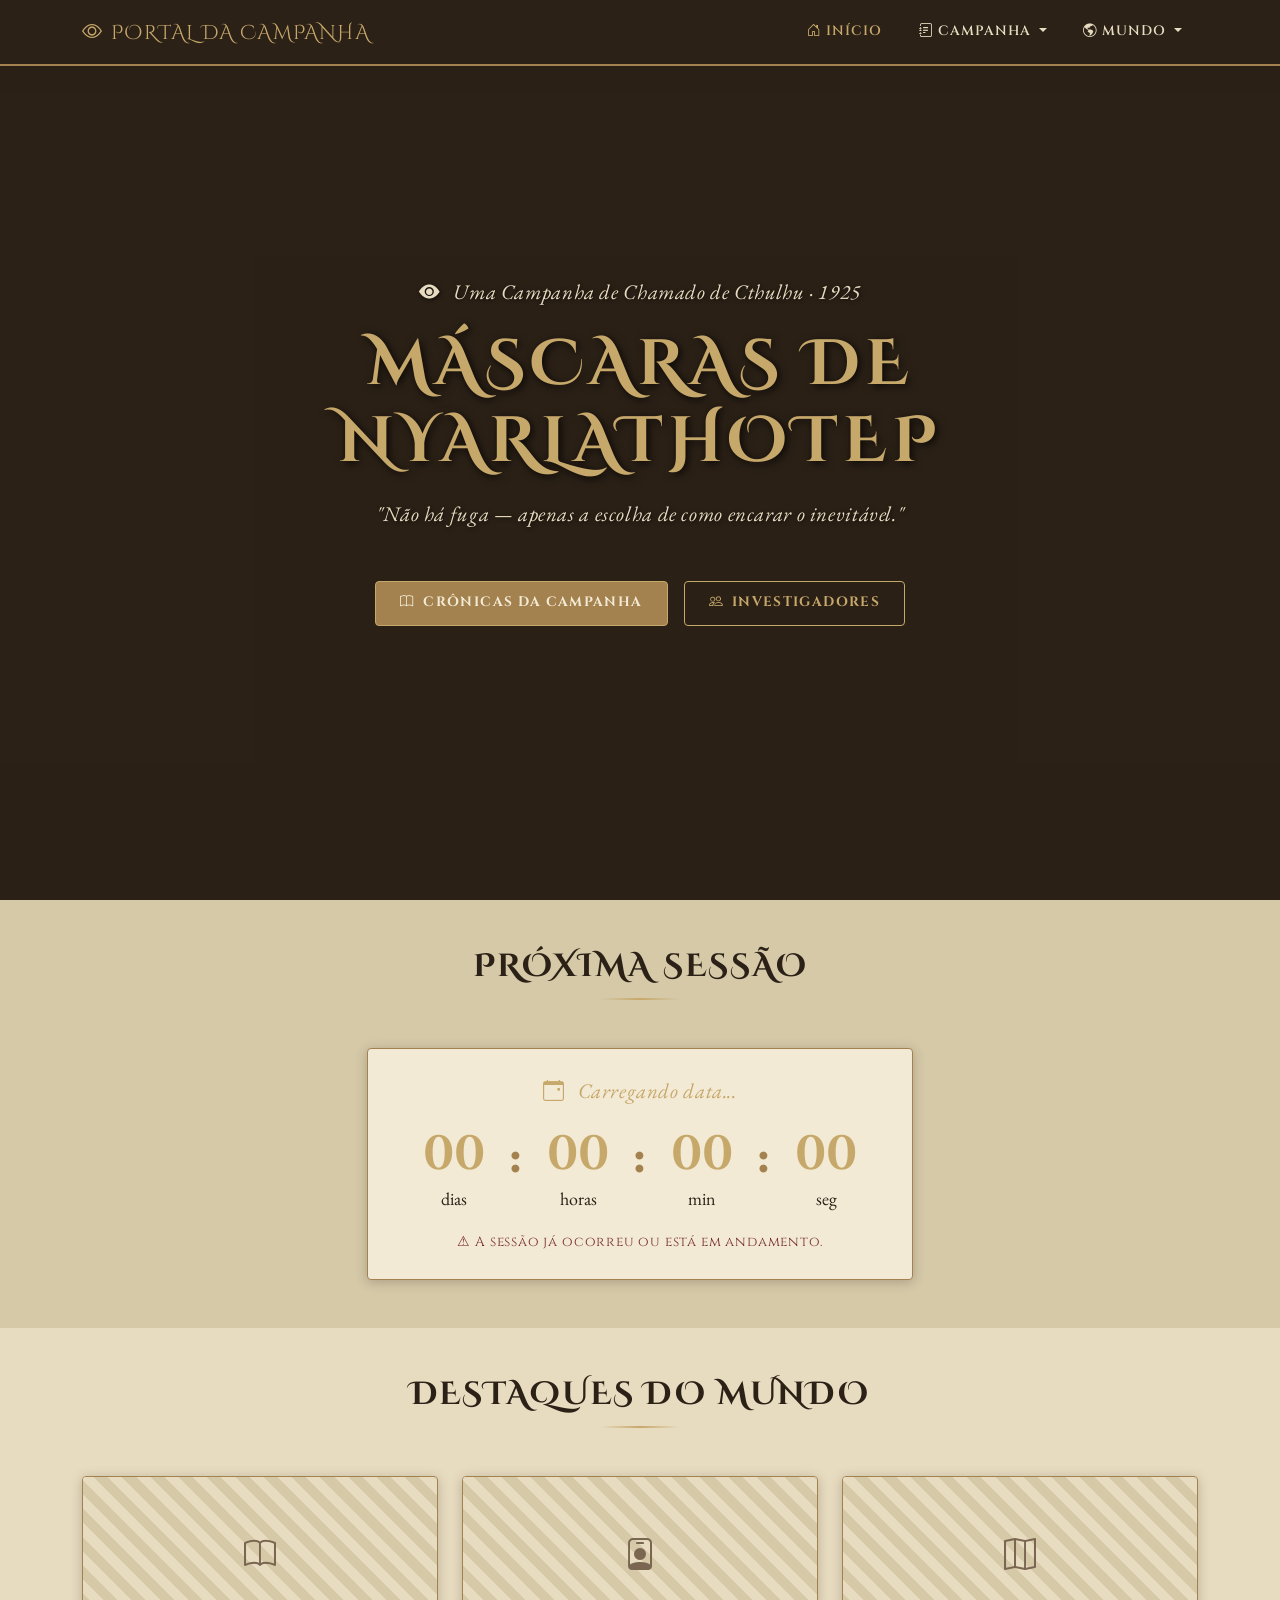
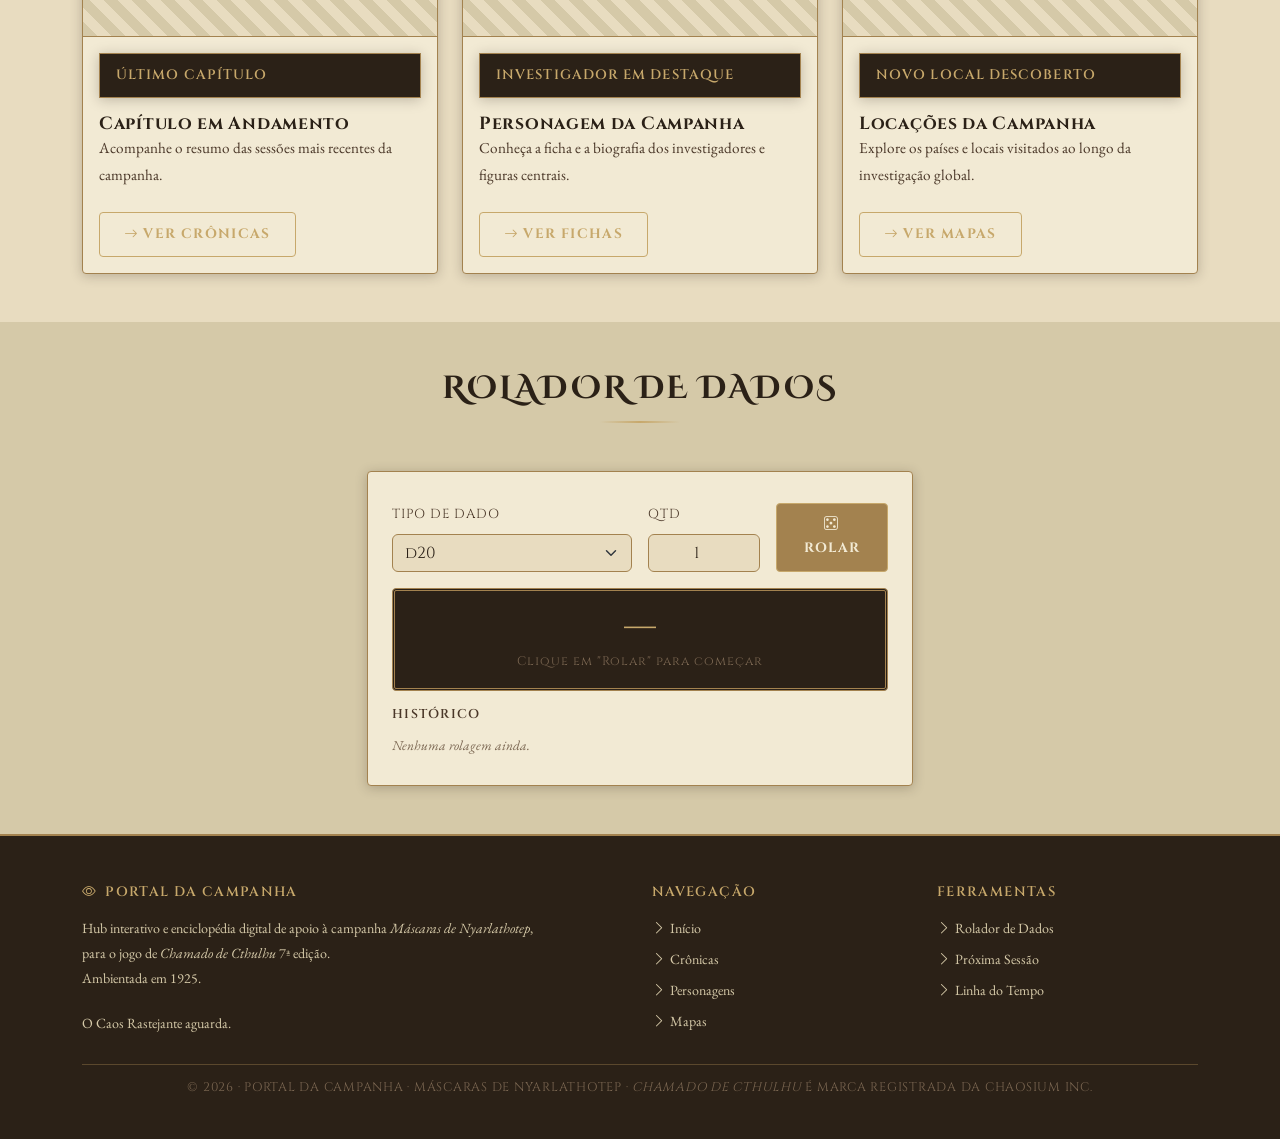
==== index.html @ 67e037da "Estrutura inicial" ====
<!DOCTYPE html>
<html lang="pt-BR" data-page="home">
<head>
  <meta charset="UTF-8" />
  <meta name="viewport" content="width=device-width, initial-scale=1.0" />
  <meta name="description" content="Portal da Campanha — Máscaras de Nyarlathotep. Hub interativo para a campanha de Chamado de Cthulhu ambientada em 1925." />

  <title>Portal da Campanha — Máscaras de Nyarlathotep</title>

  <!-- Favicon placeholder -->
  <link rel="icon" href="assets/img/favicon.ico" type="image/x-icon" />

  <!-- Google Fonts: Cinzel Decorative + Cinzel + EB Garamond -->
  <link rel="preconnect" href="https://fonts.googleapis.com" />
  <link rel="preconnect" href="https://fonts.gstatic.com" crossorigin />
  <link
    href="https://fonts.googleapis.com/css2?family=Cinzel:wght@400;600;700;900&family=Cinzel+Decorative:wght@400;700&family=EB+Garamond:ital,wght@0,400;0,500;0,600;1,400;1,500&display=swap"
    rel="stylesheet"
  />

  <!-- Bootstrap 5 CSS -->
  <link
    href="https://cdn.jsdelivr.net/npm/bootstrap@5.3.3/dist/css/bootstrap.min.css"
    rel="stylesheet"
    integrity="sha384-QWTKZyjpPEjISv5WaRU9OFeRpok6YctnYmDr5pNlyT2bRjXh0JMhjY6hW+ALEwIH"
    crossorigin="anonymous"
  />

  <!-- Bootstrap Icons -->
  <link
    href="https://cdn.jsdelivr.net/npm/bootstrap-icons@1.11.3/font/bootstrap-icons.min.css"
    rel="stylesheet"
  />

  <!-- Estilos customizados (APÓS Bootstrap para ter precedência) -->
  <link rel="stylesheet" href="css/variables.css" />
  <link rel="stylesheet" href="css/style.css" />
</head>
<body>

  <!-- ═══════════════════════════════════════════════════════════
       NAVBAR — Gerada/marcada por js/components/navbar.js
       ═══════════════════════════════════════════════════════════ -->
  <nav class="navbar navbar-expand-lg fixed-top navbar-portal" aria-label="Navegação principal">
    <div class="container">

      <!-- Brand -->
      <a class="navbar-brand" href="index.html">
        <i class="bi bi-eye me-2" aria-hidden="true"></i>Portal da Campanha
      </a>

      <!-- Toggler mobile -->
      <button
        class="navbar-toggler"
        type="button"
        data-bs-toggle="collapse"
        data-bs-target="#navbarPrincipal"
        aria-controls="navbarPrincipal"
        aria-expanded="false"
        aria-label="Abrir menu de navegação"
      >
        <span class="navbar-toggler-icon"></span>
      </button>

      <!-- Links -->
      <div class="collapse navbar-collapse" id="navbarPrincipal">
        <ul class="navbar-nav ms-auto align-items-lg-center gap-lg-1">

          <li class="nav-item">
            <a class="nav-link" href="index.html" data-nav="home">
              <i class="bi bi-house-door me-1" aria-hidden="true"></i>Início
            </a>
          </li>

          <!-- Dropdown: Campanha -->
          <li class="nav-item dropdown">
            <a
              class="nav-link dropdown-toggle"
              href="#"
              role="button"
              data-bs-toggle="dropdown"
              aria-expanded="false"
              data-nav="campanha"
            >
              <i class="bi bi-journal-text me-1" aria-hidden="true"></i>Campanha
            </a>
            <ul class="dropdown-menu dropdown-menu-end">
              <li>
                <a class="dropdown-item" href="sessoes.html">
                  <i class="bi bi-book me-2" aria-hidden="true"></i>Crônicas &amp; Capítulos
                </a>
              </li>
              <li>
                <a class="dropdown-item" href="personagens.html">
                  <i class="bi bi-people me-2" aria-hidden="true"></i>Investigadores &amp; Figuras
                </a>
              </li>
            </ul>
          </li>

          <!-- Dropdown: Mundo -->
          <li class="nav-item dropdown">
            <a
              class="nav-link dropdown-toggle"
              href="#"
              role="button"
              data-bs-toggle="dropdown"
              aria-expanded="false"
              data-nav="mundo"
            >
              <i class="bi bi-globe-americas me-1" aria-hidden="true"></i>Mundo
            </a>
            <ul class="dropdown-menu dropdown-menu-end">
              <li>
                <a class="dropdown-item" href="mapas.html">
                  <i class="bi bi-map me-2" aria-hidden="true"></i>Mapas &amp; Locações
                </a>
              </li>
              <li>
                <a class="dropdown-item" href="sessoes.html#timeline">
                  <i class="bi bi-clock-history me-2" aria-hidden="true"></i>Linha do Tempo
                </a>
              </li>
            </ul>
          </li>

        </ul>
      </div><!-- /navbar-collapse -->

    </div><!-- /container -->
  </nav>


  <!-- ═══════════════════════════════════════════════════════════
       HERO SECTION
       ═══════════════════════════════════════════════════════════ -->
  <header class="hero-bg" id="hero" aria-label="Boas-vindas ao Portal da Campanha">
    <div class="hero-content">

      <p class="subtitulo-tematico mb-3">
        <i class="bi bi-eye-fill me-2" aria-hidden="true"></i>
        Uma Campanha de Chamado de Cthulhu · 1925
      </p>

      <h1 class="display-titulo text-center mb-3">
        Máscaras de<br />Nyarlathotep
      </h1>

      <p class="subtitulo-tematico mb-5">
        "Não há fuga — apenas a escolha de como encarar o inevitável."
      </p>

      <div class="d-flex flex-wrap justify-content-center gap-3">
        <a href="sessoes.html" class="btn-portal-primario">
          <i class="bi bi-book me-2" aria-hidden="true"></i>Crônicas da Campanha
        </a>
        <a href="personagens.html" class="btn-portal-secundario">
          <i class="bi bi-people me-2" aria-hidden="true"></i>Investigadores
        </a>
      </div>

    </div>
  </header>


  <!-- ═══════════════════════════════════════════════════════════
       PRÓXIMA SESSÃO — Contagem Regressiva
       ═══════════════════════════════════════════════════════════ -->
  <section class="secao-alt" id="proxima-sessao" aria-label="Próxima sessão">
    <div class="container">

      <h2 class="section-title">Próxima Sessão</h2>

      <div class="row justify-content-center">
        <div class="col-12 col-md-8 col-lg-6">
          <div class="card-portal text-center p-4">

            <p id="countdown-label" class="subtitulo-tematico mb-3">
              <i class="bi bi-calendar-event me-2" aria-hidden="true"></i>
              <span id="countdown-data-texto">Carregando data...</span>
            </p>

            <!-- Display da contagem regressiva -->
            <div class="d-flex justify-content-center gap-3 gap-sm-4 mb-3" id="countdown" aria-live="polite" aria-label="Contagem regressiva para a próxima sessão">

              <div class="countdown-unidade text-center">
                <span class="countdown-numero display-5 fw-bold" id="countdown-dias" style="font-family: var(--fonte-subtitulo); color: var(--cor-sepia);">--</span>
                <div class="countdown-label-unidade">dias</div>
              </div>

              <div class="countdown-separador display-5 fw-bold" style="color: var(--cor-sepia-esc);" aria-hidden="true">:</div>

              <div class="countdown-unidade text-center">
                <span class="countdown-numero display-5 fw-bold" id="countdown-horas" style="font-family: var(--fonte-subtitulo); color: var(--cor-sepia);">--</span>
                <div class="countdown-label-unidade">horas</div>
              </div>

              <div class="countdown-separador display-5 fw-bold" style="color: var(--cor-sepia-esc);" aria-hidden="true">:</div>

              <div class="countdown-unidade text-center">
                <span class="countdown-numero display-5 fw-bold" id="countdown-minutos" style="font-family: var(--fonte-subtitulo); color: var(--cor-sepia);">--</span>
                <div class="countdown-label-unidade">min</div>
              </div>

              <div class="countdown-separador display-5 fw-bold" style="color: var(--cor-sepia-esc);" aria-hidden="true">:</div>

              <div class="countdown-unidade text-center">
                <span class="countdown-numero display-5 fw-bold" id="countdown-segundos" style="font-family: var(--fonte-subtitulo); color: var(--cor-sepia);">--</span>
                <div class="countdown-label-unidade">seg</div>
              </div>

            </div><!-- /#countdown -->

            <p id="countdown-mensagem" class="mb-0" style="font-family: var(--fonte-subtitulo); font-size: 0.85rem; color: var(--cor-tinta-suave); letter-spacing: 0.06em;"></p>

          </div><!-- /.card-portal -->
        </div>
      </div><!-- /row -->

    </div><!-- /container -->
  </section>


  <!-- ═══════════════════════════════════════════════════════════
       DESTAQUES DO MUNDO
       (Renderizado por JS — cards de sessão, personagem e local)
       ═══════════════════════════════════════════════════════════ -->
  <section class="secao" id="destaques" aria-label="Destaques do mundo">
    <div class="container">

      <h2 class="section-title">Destaques do Mundo</h2>

      <div class="row g-4" id="cards-destaques">
        <!-- Cards gerados por js/components/destaques.js (Task 3) -->
        <!-- Placeholder para Task 1 -->
        <div class="col-12 col-sm-6 col-lg-4">
          <div class="card-portal">
            <div class="placeholder-img placeholder-img-md" aria-label="Imagem do capítulo recente">
              <i class="bi bi-book" style="font-size: 2rem;" aria-hidden="true"></i>
            </div>
            <div class="p-3">
              <div class="card-portal card-header">Último Capítulo</div>
              <div class="p-0 pt-3">
                <h3 class="card-title">Capítulo em Andamento</h3>
                <p class="card-text">Acompanhe o resumo das sessões mais recentes da campanha.</p>
                <a href="sessoes.html" class="btn-portal-secundario d-inline-block mt-2">
                  <i class="bi bi-arrow-right me-1" aria-hidden="true"></i>Ver Crônicas
                </a>
              </div>
            </div>
          </div>
        </div>

        <div class="col-12 col-sm-6 col-lg-4">
          <div class="card-portal">
            <div class="placeholder-img placeholder-img-md" aria-label="Avatar do personagem em destaque">
              <i class="bi bi-person-badge" style="font-size: 2rem;" aria-hidden="true"></i>
            </div>
            <div class="p-3">
              <div class="card-portal card-header">Investigador em Destaque</div>
              <div class="p-0 pt-3">
                <h3 class="card-title">Personagem da Campanha</h3>
                <p class="card-text">Conheça a ficha e a biografia dos investigadores e figuras centrais.</p>
                <a href="personagens.html" class="btn-portal-secundario d-inline-block mt-2">
                  <i class="bi bi-arrow-right me-1" aria-hidden="true"></i>Ver Fichas
                </a>
              </div>
            </div>
          </div>
        </div>

        <div class="col-12 col-sm-6 col-lg-4">
          <div class="card-portal">
            <div class="placeholder-img placeholder-img-md" aria-label="Mapa do local descoberto">
              <i class="bi bi-map" style="font-size: 2rem;" aria-hidden="true"></i>
            </div>
            <div class="p-3">
              <div class="card-portal card-header">Novo Local Descoberto</div>
              <div class="p-0 pt-3">
                <h3 class="card-title">Locações da Campanha</h3>
                <p class="card-text">Explore os países e locais visitados ao longo da investigação global.</p>
                <a href="mapas.html" class="btn-portal-secundario d-inline-block mt-2">
                  <i class="bi bi-arrow-right me-1" aria-hidden="true"></i>Ver Mapas
                </a>
              </div>
            </div>
          </div>
        </div>

      </div><!-- /row#cards-destaques -->

    </div><!-- /container -->
  </section>


  <!-- ═══════════════════════════════════════════════════════════
       ROLADOR DE DADOS (Widget JS)
       Implementado em full na Task 5 — estrutura HTML aqui
       ═══════════════════════════════════════════════════════════ -->
  <section class="secao-alt" id="rolador" aria-label="Rolador de dados">
    <div class="container">

      <h2 class="section-title">Rolador de Dados</h2>

      <div class="row justify-content-center">
        <div class="col-12 col-md-8 col-lg-6">
          <div class="card-portal p-4">

            <div class="row g-3 align-items-end mb-3">

              <!-- Seleção de tipo de dado -->
              <div class="col-6">
                <label for="dado-tipo" class="form-label" style="font-family: var(--fonte-subtitulo); font-size: 0.82rem; letter-spacing: 0.06em; text-transform: uppercase; color: var(--cor-tinta-media);">
                  Tipo de Dado
                </label>
                <select
                  id="dado-tipo"
                  class="form-select"
                  aria-label="Selecionar tipo de dado"
                  style="background-color: var(--cor-pergaminho); border-color: var(--cor-sepia-esc); color: var(--cor-tinta); font-family: var(--fonte-subtitulo);"
                >
                  <option value="4">d4</option>
                  <option value="6">d6</option>
                  <option value="8">d8</option>
                  <option value="10">d10</option>
                  <option value="12">d12</option>
                  <option value="20" selected>d20</option>
                </select>
              </div>

              <!-- Quantidade de dados -->
              <div class="col-3">
                <label for="dado-quantidade" class="form-label" style="font-family: var(--fonte-subtitulo); font-size: 0.82rem; letter-spacing: 0.06em; text-transform: uppercase; color: var(--cor-tinta-media);">
                  Qtd
                </label>
                <input
                  type="number"
                  id="dado-quantidade"
                  class="form-control"
                  value="1"
                  min="1"
                  max="20"
                  aria-label="Quantidade de dados"
                  style="background-color: var(--cor-pergaminho); border-color: var(--cor-sepia-esc); color: var(--cor-tinta); font-family: var(--fonte-subtitulo); text-align: center;"
                />
              </div>

              <!-- Botão rolar -->
              <div class="col-3">
                <button
                  id="btn-rolar"
                  type="button"
                  class="btn-portal-primario w-100"
                  aria-label="Rolar os dados selecionados"
                >
                  <i class="bi bi-dice-5" aria-hidden="true"></i> Rolar
                </button>
              </div>

            </div><!-- /row controls -->

            <!-- Resultado da rolagem -->
            <div
              id="resultado-rolagem"
              class="text-center p-3 mb-3"
              aria-live="polite"
              aria-label="Resultado da rolagem"
              style="
                background-color: var(--cor-tinta);
                border: var(--borda-dupla);
                border-radius: var(--raio-borda);
                min-height: 80px;
                display: flex;
                flex-direction: column;
                align-items: center;
                justify-content: center;
                gap: 0.25rem;
              "
            >
              <span id="resultado-soma" style="font-family: var(--fonte-titulo); font-size: 2.5rem; color: var(--cor-sepia); line-height: 1;">
                —
              </span>
              <span id="resultado-individuais" style="font-family: var(--fonte-subtitulo); font-size: 0.78rem; color: var(--cor-tinta-suave); letter-spacing: 0.08em;">
                Clique em "Rolar" para começar
              </span>
            </div><!-- /#resultado-rolagem -->

            <!-- Histórico de rolagens -->
            <div>
              <h3 style="font-family: var(--fonte-subtitulo); font-size: 0.8rem; font-weight: 600; letter-spacing: 0.1em; text-transform: uppercase; color: var(--cor-tinta-media); margin-bottom: 0.5rem;">
                Histórico
              </h3>
              <ol
                id="historico-rolagens"
                reversed
                style="
                  list-style: none;
                  padding: 0;
                  margin: 0;
                  max-height: 160px;
                  overflow-y: auto;
                  scrollbar-width: thin;
                  scrollbar-color: var(--cor-sepia-esc) var(--cor-pergaminho-esc);
                "
                aria-label="Histórico das últimas rolagens"
              >
                <!-- Preenchido por js/dice-roller.js -->
                <li style="font-size: 0.85rem; color: var(--cor-tinta-suave); font-style: italic; padding: 0.2rem 0;">
                  Nenhuma rolagem ainda.
                </li>
              </ol>
            </div>

          </div><!-- /.card-portal -->
        </div>
      </div><!-- /row -->

    </div><!-- /container -->
  </section>


  <!-- ═══════════════════════════════════════════════════════════
       FOOTER
       ═══════════════════════════════════════════════════════════ -->
  <footer class="footer-portal" role="contentinfo">
    <div class="container">
      <div class="row g-4">

        <!-- Coluna 1: Sobre -->
        <div class="col-12 col-md-5">
          <h5><i class="bi bi-eye me-2" aria-hidden="true"></i>Portal da Campanha</h5>
          <p>
            Hub interativo e enciclopédia digital de apoio à campanha
            <em>Máscaras de Nyarlathotep</em>, para o jogo de
            <em>Chamado de Cthulhu</em> 7ª edição.<br />
            Ambientada em 1925.
          </p>
          <small>O Caos Rastejante aguarda.</small>
        </div>

        <!-- Coluna 2: Links rápidos -->
        <div class="col-6 col-md-3 offset-md-1">
          <h5>Navegação</h5>
          <ul>
            <li><a href="index.html"><i class="bi bi-chevron-right me-1" aria-hidden="true"></i>Início</a></li>
            <li><a href="sessoes.html"><i class="bi bi-chevron-right me-1" aria-hidden="true"></i>Crônicas</a></li>
            <li><a href="personagens.html"><i class="bi bi-chevron-right me-1" aria-hidden="true"></i>Personagens</a></li>
            <li><a href="mapas.html"><i class="bi bi-chevron-right me-1" aria-hidden="true"></i>Mapas</a></li>
          </ul>
        </div>

        <!-- Coluna 3: Ferramentas -->
        <div class="col-6 col-md-3">
          <h5>Ferramentas</h5>
          <ul>
            <li><a href="index.html#rolador"><i class="bi bi-chevron-right me-1" aria-hidden="true"></i>Rolador de Dados</a></li>
            <li><a href="index.html#proxima-sessao"><i class="bi bi-chevron-right me-1" aria-hidden="true"></i>Próxima Sessão</a></li>
            <li><a href="sessoes.html#timeline"><i class="bi bi-chevron-right me-1" aria-hidden="true"></i>Linha do Tempo</a></li>
          </ul>
        </div>

      </div><!-- /row -->

      <hr class="footer-divider" />

      <p class="footer-bottom">
        &copy; <span id="ano-atual">2025</span> · Portal da Campanha · Máscaras de Nyarlathotep ·
        <em>Chamado de Cthulhu</em> é marca registrada da Chaosium Inc.
      </p>

    </div><!-- /container -->
  </footer>


  <!-- ═══════════════════════════════════════════════════════════
       SCRIPTS — Bootstrap deve vir antes dos scripts customizados
       ═══════════════════════════════════════════════════════════ -->

  <!-- Bootstrap 5 JS Bundle (inclui Popper para dropdowns/modais) -->
  <script
    src="https://cdn.jsdelivr.net/npm/bootstrap@5.3.3/dist/js/bootstrap.bundle.min.js"
    integrity="sha384-YvpcrYf0tY3lHB60NNkmXc4s9bIOgUxi8T/jzmYf9I4g+SzuJuRNELFfMhEYUXcj"
    crossorigin="anonymous"
  ></script>

  <!-- Componentes compartilhados -->
  <script src="js/components/navbar.js"></script>
  <script src="js/components/footer.js"></script>

  <!-- Scripts da index -->
  <script src="js/countdown.js"></script>
  <script src="js/dice-roller.js"></script>

</body>
</html>
---- css/variables.css ----
/* =============================================================================
   variables.css — Fundação visual do Portal da Campanha
   Máscaras de Nyarlathotep · Chamado de Cthulhu 7ª edição · Ambientado em 1925
   =============================================================================

   GUIA RÁPIDO DE PERSONALIZAÇÃO:
   ─────────────────────────────────────────────────────────────────────────────
   Para adicionar imagens de background, edite APENAS as variáveis da seção
   "Hooks de Background" abaixo. O HTML e o JS NÃO precisam ser alterados.

   Exemplo para ativar o hero:
     --bg-hero: url('../assets/img/backgrounds/hero.jpg');

   ============================================================================= */

@import url('https://fonts.googleapis.com/css2?family=Cinzel:wght@400;600;700;900&family=Cinzel+Decorative:wght@400;700&family=EB+Garamond:ital,wght@0,400;0,500;0,600;1,400;1,500&display=swap');

:root {

  /* ─── PALETA: Pulp Anos 1920 · Sépia & Pergaminho ─────────────────────── */

  --cor-pergaminho:      #e8dcc0;   /* Fundo principal — papel envelhecido    */
  --cor-pergaminho-esc:  #d5c9a8;   /* Fundo alternativo / cards              */
  --cor-pergaminho-clr:  #f2ead4;   /* Fundo claro / offcanvas / modais       */

  --cor-sepia:           #c7a86b;   /* Dourado opaco — destaque principal     */
  --cor-sepia-esc:       #a3824f;   /* Dourado escuro — bordas / ornamentos   */
  --cor-sepia-clr:       #dfc38a;   /* Dourado claro — hover                  */

  --cor-tinta:           #2b2117;   /* Texto principal — marrom quase preto   */
  --cor-tinta-media:     #4a3728;   /* Texto secundário / subtítulos          */
  --cor-tinta-suave:     #7a6651;   /* Texto muted / placeholders             */

  --cor-sangue:          #7a2e2e;   /* Acento dramático — mortes / alertas    */
  --cor-sangue-esc:      #5c1f1f;   /* Hover de elementos de perigo           */
  --cor-sangue-clr:      #a34040;   /* Badge de status MORTO                  */

  --cor-verde-musgo:     #4a5a3a;   /* Acento secundário — cultos / mistério  */
  --cor-verde-musgo-esc: #354229;   /* Hover / borda de elementos verdes      */
  --cor-verde-musgo-clr: #6b7e56;   /* Badge de status VIVO                   */

  --cor-ocre:            #b5651d;   /* Status GRAVEMENTE FERIDO               */
  --cor-ocre-esc:        #8a4c15;   /* Hover de elementos de ocre             */

  --cor-marrom-medio:    #6b5b3a;   /* Status PRESO / elementos neutros       */
  --cor-marrom-medio-esc:#52462d;   /* Hover de elementos marrons             */

  --cor-sombra:          rgba(43, 33, 23, 0.25);  /* Sombras suaves          */
  --cor-sombra-forte:    rgba(43, 33, 23, 0.55);  /* Sombras fortes          */

  /* ─── BADGE DE STATUS DE PERSONAGEM ───────────────────────────────────── */

  --status-vivo-bg:      var(--cor-verde-musgo-clr);
  --status-vivo-txt:     #f2ead4;

  --status-morto-bg:     var(--cor-sangue-clr);
  --status-morto-txt:    #f2ead4;

  --status-preso-bg:     var(--cor-marrom-medio);
  --status-preso-txt:    #f2ead4;

  --status-ferido-bg:    var(--cor-ocre);
  --status-ferido-txt:   #f2ead4;

  /* ─── TIPOGRAFIA ART DÉCO ──────────────────────────────────────────────── */

  --fonte-titulo:        'Cinzel Decorative', 'Cinzel', serif;  /* Títulos H1/H2 majestosos    */
  --fonte-subtitulo:     'Cinzel', serif;                        /* Subtítulos / navbar / cards */
  --fonte-corpo:         'EB Garamond', Georgia, serif;          /* Corpo de texto / resumos    */

  --tamanho-base:        18px;      /* Tamanho base do corpo (EB Garamond legível) */
  --altura-linha:        1.75;      /* Espaçamento generoso p/ texto serif         */

  /* ─── BORDAS E ORNAMENTOS ──────────────────────────────────────────────── */

  --borda-cor:           var(--cor-sepia-esc);
  --borda-espessura:     1px;
  --borda-estilo:        solid;
  --borda:               var(--borda-espessura) var(--borda-estilo) var(--borda-cor);
  --borda-dupla:         3px double var(--cor-sepia-esc);
  --raio-borda:          4px;       /* Cantos levemente arredondados — mais "documento" */

  /* ─── ESPAÇAMENTOS ─────────────────────────────────────────────────────── */

  --espacamento-sm:      0.75rem;
  --espacamento-md:      1.5rem;
  --espacamento-lg:      3rem;
  --espacamento-xl:      5rem;

  /* ─── TRANSIÇÕES ───────────────────────────────────────────────────────── */

  --transicao-rapida:    150ms ease-in-out;
  --transicao-padrao:    300ms ease-in-out;
  --transicao-lenta:     500ms ease-in-out;

  /* ─── SOMBRA DE CAIXAS ─────────────────────────────────────────────────── */

  --sombra-card:         0 2px 12px var(--cor-sombra);
  --sombra-card-hover:   0 6px 24px var(--cor-sombra-forte);
  --sombra-navbar:       0 2px 16px var(--cor-sombra-forte);

  /* ═══════════════════════════════════════════════════════════════════════
     HOOKS DE BACKGROUND — EDITE AQUI PARA ADICIONAR IMAGENS
     ═══════════════════════════════════════════════════════════════════════

     Para ativar um background, substitua `none` por:
       url('../assets/img/backgrounds/nome-do-arquivo.jpg')

     Todos os outros atributos (size, position, overlay) já estão
     configurados no style.css e serão aplicados automaticamente.
     ═══════════════════════════════════════════════════════════════════════ */

  --bg-hero:             none;      /* Hero da index.html                     */
  --bg-textura-global:   none;      /* Textura de pergaminho em todo o body   */
  --bg-page-header:      none;      /* Banner de topo das páginas internas    */
  --bg-sessoes:          none;      /* Background específico da sessoes.html  */
  --bg-personagens:      none;      /* Background específico de personagens   */
  --bg-mapas:            none;      /* Background específico de mapas         */
  --bg-navbar:           none;      /* Textura na navbar                      */
  --bg-footer:           none;      /* Textura no footer                      */

  /* Cor de sobreposição (overlay escuro) sobre os backgrounds — ajuste a
     opacidade conforme a imagem escolhida para manter a legibilidade do texto */
  --overlay-hero:        rgba(43, 33, 23, 0.60);
  --overlay-page-header: rgba(43, 33, 23, 0.65);
}
---- css/style.css ----
/* =============================================================================
   style.css — Estilos customizados do Portal da Campanha
   Carregado APÓS Bootstrap 5 para sobrescrever variáveis e classes do framework
   ============================================================================= */

/* ─── RESET E BASE ─────────────────────────────────────────────────────────── */

*,
*::before,
*::after {
  box-sizing: border-box;
}

html {
  scroll-behavior: smooth;
}

body {
  font-family: var(--fonte-corpo);
  font-size: var(--tamanho-base);
  line-height: var(--altura-linha);
  color: var(--cor-tinta);
  background-color: var(--cor-pergaminho);
  background-image: var(--bg-textura-global);
  background-repeat: repeat;
  min-height: 100vh;
}

/* ─── TIPOGRAFIA ───────────────────────────────────────────────────────────── */

h1, h2, h3, h4, h5, h6,
.h1, .h2, .h3, .h4, .h5, .h6 {
  font-family: var(--fonte-subtitulo);
  color: var(--cor-tinta);
  font-weight: 700;
  letter-spacing: 0.04em;
}

h1, .h1 { font-family: var(--fonte-titulo); letter-spacing: 0.06em; }
h2, .h2 { font-family: var(--fonte-titulo); letter-spacing: 0.05em; }

.display-titulo {
  font-family: var(--fonte-titulo);
  font-size: clamp(2rem, 6vw, 4rem);
  letter-spacing: 0.08em;
  text-transform: uppercase;
  line-height: 1.2;
}

.subtitulo-tematico {
  font-family: var(--fonte-corpo);
  font-style: italic;
  font-size: clamp(1rem, 2.5vw, 1.3rem);
  color: var(--cor-sepia);
  letter-spacing: 0.03em;
}

a {
  color: var(--cor-sepia-esc);
  text-decoration: none;
  transition: color var(--transicao-rapida);
}

a:hover {
  color: var(--cor-sepia);
}

/* ─── NAVBAR ───────────────────────────────────────────────────────────────── */

.navbar-portal {
  background-color: var(--cor-tinta);
  background-image: var(--bg-navbar);
  background-size: cover;
  border-bottom: 2px solid var(--cor-sepia-esc);
  box-shadow: var(--sombra-navbar);
  padding: 0.6rem 1rem;
}

.navbar-portal .navbar-brand {
  font-family: var(--fonte-titulo);
  font-size: 1.25rem;
  color: var(--cor-sepia) !important;
  letter-spacing: 0.06em;
  text-transform: uppercase;
  transition: color var(--transicao-rapida);
}

.navbar-portal .navbar-brand:hover {
  color: var(--cor-sepia-clr) !important;
}

.navbar-portal .nav-link,
.navbar-portal .dropdown-toggle {
  font-family: var(--fonte-subtitulo);
  font-size: 0.85rem;
  font-weight: 600;
  color: var(--cor-pergaminho) !important;
  letter-spacing: 0.08em;
  text-transform: uppercase;
  padding: 0.5rem 0.9rem !important;
  transition: color var(--transicao-rapida);
}

.navbar-portal .nav-link:hover,
.navbar-portal .dropdown-toggle:hover,
.navbar-portal .nav-link.active {
  color: var(--cor-sepia) !important;
}

.navbar-portal .dropdown-menu {
  background-color: var(--cor-tinta);
  border: var(--borda);
  border-radius: var(--raio-borda);
  padding: 0.25rem 0;
  min-width: 11rem;
}

.navbar-portal .dropdown-item {
  font-family: var(--fonte-subtitulo);
  font-size: 0.8rem;
  font-weight: 400;
  color: var(--cor-pergaminho);
  letter-spacing: 0.05em;
  padding: 0.5rem 1.2rem;
  transition: background-color var(--transicao-rapida), color var(--transicao-rapida);
}

.navbar-portal .dropdown-item:hover,
.navbar-portal .dropdown-item:focus {
  background-color: var(--cor-sepia-esc);
  color: var(--cor-pergaminho-clr);
}

.navbar-portal .navbar-toggler {
  border-color: var(--cor-sepia-esc);
}

.navbar-portal .navbar-toggler-icon {
  filter: invert(1); /* Ícone hambúrguer branco sobre fundo escuro */
}

/* ─── HERO SECTION ─────────────────────────────────────────────────────────── */

.hero-bg {
  position: relative;
  min-height: 100svh;
  display: flex;
  align-items: center;
  justify-content: center;
  text-align: center;
  background-image: var(--bg-hero);
  background-size: cover;
  background-position: center center;
  background-attachment: fixed;  /* efeito parallax leve */
  background-color: var(--cor-tinta);  /* fallback quando sem imagem */
  padding: var(--espacamento-xl) var(--espacamento-md);
}

/* Overlay escuro para legibilidade do texto sobre a imagem */
.hero-bg::before {
  content: '';
  position: absolute;
  inset: 0;
  background: var(--overlay-hero);
  z-index: 0;
}

.hero-bg > .hero-content {
  position: relative;
  z-index: 1;
  max-width: 860px;
}

.hero-bg .display-titulo {
  color: var(--cor-sepia);
  text-shadow: 2px 2px 8px rgba(0, 0, 0, 0.8);
}

.hero-bg .subtitulo-tematico {
  color: var(--cor-pergaminho);
  text-shadow: 1px 1px 4px rgba(0, 0, 0, 0.7);
}

/* ─── PAGE HEADER (páginas internas) ──────────────────────────────────────── */

.page-header {
  position: relative;
  padding: calc(var(--espacamento-xl) * 0.8) var(--espacamento-md) var(--espacamento-lg);
  margin-top: 56px; /* compensar navbar fixed-top */
  background-image: var(--bg-page-header);
  background-size: cover;
  background-position: center;
  background-color: var(--cor-tinta);
  text-align: center;
  overflow: hidden;
}

.page-header::before {
  content: '';
  position: absolute;
  inset: 0;
  background: var(--overlay-page-header);
  z-index: 0;
}

.page-header > * {
  position: relative;
  z-index: 1;
}

.page-header h1 {
  font-family: var(--fonte-titulo);
  color: var(--cor-sepia);
  text-shadow: 2px 2px 6px rgba(0, 0, 0, 0.7);
}

.page-header .subtitulo-tematico {
  color: var(--cor-pergaminho);
}

/* Separador ornamental abaixo dos títulos */
.page-header h1::after,
.section-title::after {
  content: '';
  display: block;
  width: 80px;
  height: 2px;
  background: linear-gradient(90deg, transparent, var(--cor-sepia), transparent);
  margin: 0.75rem auto 0;
}

/* ─── SEÇÕES GERAIS ────────────────────────────────────────────────────────── */

.secao {
  padding: var(--espacamento-lg) 0;
}

.secao-alt {
  padding: var(--espacamento-lg) 0;
  background-color: var(--cor-pergaminho-esc);
}

.section-title {
  font-family: var(--fonte-titulo);
  color: var(--cor-tinta);
  text-align: center;
  margin-bottom: var(--espacamento-lg);
  letter-spacing: 0.06em;
  text-transform: uppercase;
}

/* ─── CARDS TEMÁTICOS ──────────────────────────────────────────────────────── */

.card-portal {
  background-color: var(--cor-pergaminho-clr);
  border: var(--borda);
  border-radius: var(--raio-borda);
  box-shadow: var(--sombra-card);
  transition: transform var(--transicao-padrao), box-shadow var(--transicao-padrao);
  overflow: hidden;
  height: 100%; /* Alinhar cards de mesma altura dentro do grid */
}

.card-portal:hover {
  transform: translateY(-4px);
  box-shadow: var(--sombra-card-hover);
}

.card-portal .card-header {
  background-color: var(--cor-tinta);
  color: var(--cor-sepia);
  font-family: var(--fonte-subtitulo);
  font-size: 0.85rem;
  font-weight: 600;
  letter-spacing: 0.08em;
  text-transform: uppercase;
  border-bottom: var(--borda);
  padding: 0.6rem 1rem;
}

.card-portal .card-title {
  font-family: var(--fonte-subtitulo);
  font-size: 1.1rem;
  color: var(--cor-tinta);
}

.card-portal .card-text {
  font-size: 0.95rem;
  color: var(--cor-tinta-media);
}

/* ─── PLACEHOLDER DE IMAGEM ────────────────────────────────────────────────── */

.placeholder-img {
  background: repeating-linear-gradient(
    45deg,
    var(--cor-pergaminho-esc),
    var(--cor-pergaminho-esc) 10px,
    var(--cor-pergaminho) 10px,
    var(--cor-pergaminho) 20px
  );
  display: flex;
  align-items: center;
  justify-content: center;
  color: var(--cor-tinta-suave);
  font-family: var(--fonte-subtitulo);
  font-size: 0.75rem;
  letter-spacing: 0.08em;
  text-transform: uppercase;
  border-bottom: var(--borda);
}

.placeholder-img-lg  { height: 220px; }
.placeholder-img-md  { height: 160px; }
.placeholder-img-sm  { height: 100px; }
.placeholder-img-sq  { aspect-ratio: 1 / 1; height: auto; }

/* ─── BADGES DE STATUS ─────────────────────────────────────────────────────── */

.badge-status {
  font-family: var(--fonte-subtitulo);
  font-size: 0.7rem;
  font-weight: 600;
  letter-spacing: 0.1em;
  text-transform: uppercase;
  padding: 0.35em 0.75em;
  border-radius: 2px;
  border: 1px solid transparent;
}

.badge-vivo    { background-color: var(--status-vivo-bg);   color: var(--status-vivo-txt);   }
.badge-morto   { background-color: var(--status-morto-bg);  color: var(--status-morto-txt);  }
.badge-preso   { background-color: var(--status-preso-bg);  color: var(--status-preso-txt);  }
.badge-ferido  { background-color: var(--status-ferido-bg); color: var(--status-ferido-txt); }

/* ─── BOTÕES TEMÁTICOS ─────────────────────────────────────────────────────── */

.btn-portal-primario {
  font-family: var(--fonte-subtitulo);
  font-size: 0.85rem;
  font-weight: 700;
  letter-spacing: 0.1em;
  text-transform: uppercase;
  color: var(--cor-pergaminho-clr);
  background-color: var(--cor-sepia-esc);
  border: 1px solid var(--cor-sepia);
  border-radius: var(--raio-borda);
  padding: 0.6rem 1.5rem;
  transition: background-color var(--transicao-rapida), color var(--transicao-rapida), box-shadow var(--transicao-rapida);
}

.btn-portal-primario:hover,
.btn-portal-primario:focus {
  background-color: var(--cor-sepia);
  color: var(--cor-tinta);
  box-shadow: 0 0 0 3px rgba(199, 168, 107, 0.35);
}

.btn-portal-secundario {
  font-family: var(--fonte-subtitulo);
  font-size: 0.85rem;
  font-weight: 700;
  letter-spacing: 0.1em;
  text-transform: uppercase;
  color: var(--cor-sepia);
  background-color: transparent;
  border: 1px solid var(--cor-sepia);
  border-radius: var(--raio-borda);
  padding: 0.6rem 1.5rem;
  transition: background-color var(--transicao-rapida), color var(--transicao-rapida);
}

.btn-portal-secundario:hover,
.btn-portal-secundario:focus {
  background-color: var(--cor-sepia-esc);
  color: var(--cor-pergaminho-clr);
}

/* ─── ACCORDION (sessoes.html) ─────────────────────────────────────────────── */

.accordion-portal .accordion-item {
  background-color: var(--cor-pergaminho-clr);
  border: var(--borda);
  border-radius: var(--raio-borda) !important;
  margin-bottom: 0.5rem;
  overflow: hidden;
}

.accordion-portal .accordion-button {
  font-family: var(--fonte-subtitulo);
  font-weight: 600;
  font-size: 1rem;
  letter-spacing: 0.04em;
  color: var(--cor-tinta);
  background-color: var(--cor-pergaminho-esc);
  border-bottom: var(--borda);
  box-shadow: none;
}

.accordion-portal .accordion-button:not(.collapsed) {
  color: var(--cor-sepia-esc);
  background-color: var(--cor-tinta);
  border-bottom: 1px solid var(--cor-sepia-esc);
}

.accordion-portal .accordion-button::after {
  filter: sepia(1) saturate(4) hue-rotate(5deg); /* Seta dourada */
}

.accordion-portal .accordion-body {
  background-color: var(--cor-pergaminho-clr);
  padding: var(--espacamento-md);
}

/* ─── SESSÃO ITEM (dentro do accordion) ───────────────────────────────────── */

.sessao-item {
  border-left: 3px solid var(--cor-sepia);
  padding: 0.75rem 1rem;
  margin-bottom: 1rem;
  background-color: var(--cor-pergaminho);
  border-radius: 0 var(--raio-borda) var(--raio-borda) 0;
}

.sessao-item:last-child {
  margin-bottom: 0;
}

.sessao-item .sessao-data {
  font-family: var(--fonte-subtitulo);
  font-size: 0.75rem;
  font-weight: 600;
  letter-spacing: 0.1em;
  text-transform: uppercase;
  color: var(--cor-sepia-esc);
  margin-bottom: 0.25rem;
}

.sessao-item h4 {
  font-family: var(--fonte-subtitulo);
  font-size: 1rem;
  color: var(--cor-tinta);
  margin-bottom: 0.5rem;
}

.sessao-item p {
  font-size: 0.95rem;
  color: var(--cor-tinta-media);
  margin-bottom: 0;
}

/* ─── MODAL TEMÁTICO ───────────────────────────────────────────────────────── */

.modal-portal .modal-content {
  background-color: var(--cor-pergaminho-clr);
  border: var(--borda-dupla);
  border-radius: var(--raio-borda);
  color: var(--cor-tinta);
}

.modal-portal .modal-header {
  background-color: var(--cor-tinta);
  border-bottom: 2px solid var(--cor-sepia-esc);
  padding: 1rem 1.25rem;
}

.modal-portal .modal-title {
  font-family: var(--fonte-titulo);
  color: var(--cor-sepia);
  font-size: 1.3rem;
  letter-spacing: 0.06em;
}

.modal-portal .modal-header .btn-close {
  filter: invert(1);
}

.modal-portal .modal-footer {
  border-top: var(--borda);
  background-color: var(--cor-pergaminho-esc);
}

/* ─── TABELA DE ATRIBUTOS (CoC 7e — dentro do modal) ──────────────────────── */

.tabela-atributos {
  width: 100%;
  border-collapse: separate;
  border-spacing: 0;
  margin-bottom: var(--espacamento-md);
  font-family: var(--fonte-subtitulo);
  font-size: 0.85rem;
}

.tabela-atributos th {
  background-color: var(--cor-tinta);
  color: var(--cor-sepia);
  padding: 0.4rem 0.75rem;
  font-weight: 600;
  letter-spacing: 0.06em;
  text-align: center;
  border: 1px solid var(--cor-sepia-esc);
}

.tabela-atributos td {
  background-color: var(--cor-pergaminho);
  color: var(--cor-tinta);
  padding: 0.4rem 0.75rem;
  text-align: center;
  border: 1px solid var(--borda-cor);
}

.tabela-atributos tr:hover td {
  background-color: var(--cor-pergaminho-esc);
}

/* ─── FOOTER ───────────────────────────────────────────────────────────────── */

.footer-portal {
  background-color: var(--cor-tinta);
  background-image: var(--bg-footer);
  background-size: cover;
  border-top: 2px solid var(--cor-sepia-esc);
  color: var(--cor-pergaminho);
  padding: var(--espacamento-lg) 0 var(--espacamento-md);
}

.footer-portal h5 {
  font-family: var(--fonte-subtitulo);
  font-size: 0.85rem;
  color: var(--cor-sepia);
  letter-spacing: 0.1em;
  text-transform: uppercase;
  margin-bottom: 1rem;
  font-weight: 600;
}

.footer-portal p,
.footer-portal li,
.footer-portal small {
  color: var(--cor-pergaminho-esc);
  font-size: 0.88rem;
}

.footer-portal a {
  color: var(--cor-pergaminho-esc);
  transition: color var(--transicao-rapida);
}

.footer-portal a:hover {
  color: var(--cor-sepia);
}

.footer-portal ul {
  list-style: none;
  padding: 0;
  margin: 0;
}

.footer-portal ul li {
  margin-bottom: 0.4rem;
}

.footer-portal .footer-divider {
  border-color: var(--cor-sepia-esc);
  opacity: 0.4;
  margin: var(--espacamento-md) 0 var(--espacamento-sm);
}

.footer-portal .footer-bottom {
  text-align: center;
  font-family: var(--fonte-subtitulo);
  font-size: 0.78rem;
  letter-spacing: 0.06em;
  color: var(--cor-tinta-suave);
  text-transform: uppercase;
}

/* ─── UTILITÁRIOS TEMÁTICOS ────────────────────────────────────────────────── */

/* Divisor ornamental */
.divisor-ornamental {
  display: flex;
  align-items: center;
  gap: 1rem;
  margin: var(--espacamento-md) 0;
  color: var(--cor-sepia-esc);
}

.divisor-ornamental::before,
.divisor-ornamental::after {
  content: '';
  flex: 1;
  height: 1px;
  background: linear-gradient(90deg, transparent, var(--cor-sepia-esc));
}

.divisor-ornamental::after {
  background: linear-gradient(90deg, var(--cor-sepia-esc), transparent);
}

/* Texto de citação temático */
.citacao-tematica {
  border-left: 4px solid var(--cor-sepia);
  padding: 0.75rem 1.25rem;
  background-color: var(--cor-pergaminho-esc);
  font-style: italic;
  color: var(--cor-tinta-media);
  margin: var(--espacamento-md) 0;
  border-radius: 0 var(--raio-borda) var(--raio-borda) 0;
}

/* Classe de conteúdo principal — compensar navbar fixa */
.conteudo-principal {
  margin-top: 56px;
  min-height: calc(100vh - 56px - 280px); /* 280px ≈ altura estimada do footer */
}

/* Sobrescrita do scroll-margin para âncoras abaixo da navbar fixa */
[id] {
  scroll-margin-top: 70px;
}

/* ─── RESPONSIVIDADE EXTRA ─────────────────────────────────────────────────── */

@media (max-width: 575.98px) {
  .display-titulo {
    font-size: 1.8rem;
  }

  .hero-bg {
    background-attachment: scroll; /* parallax desabilitado em mobile */
  }

  .secao,
  .secao-alt {
    padding: var(--espacamento-md) 0;
  }
}

@media (min-width: 992px) {
  .navbar-portal .nav-link,
  .navbar-portal .dropdown-toggle {
    padding: 0.5rem 1rem !important;
  }
}
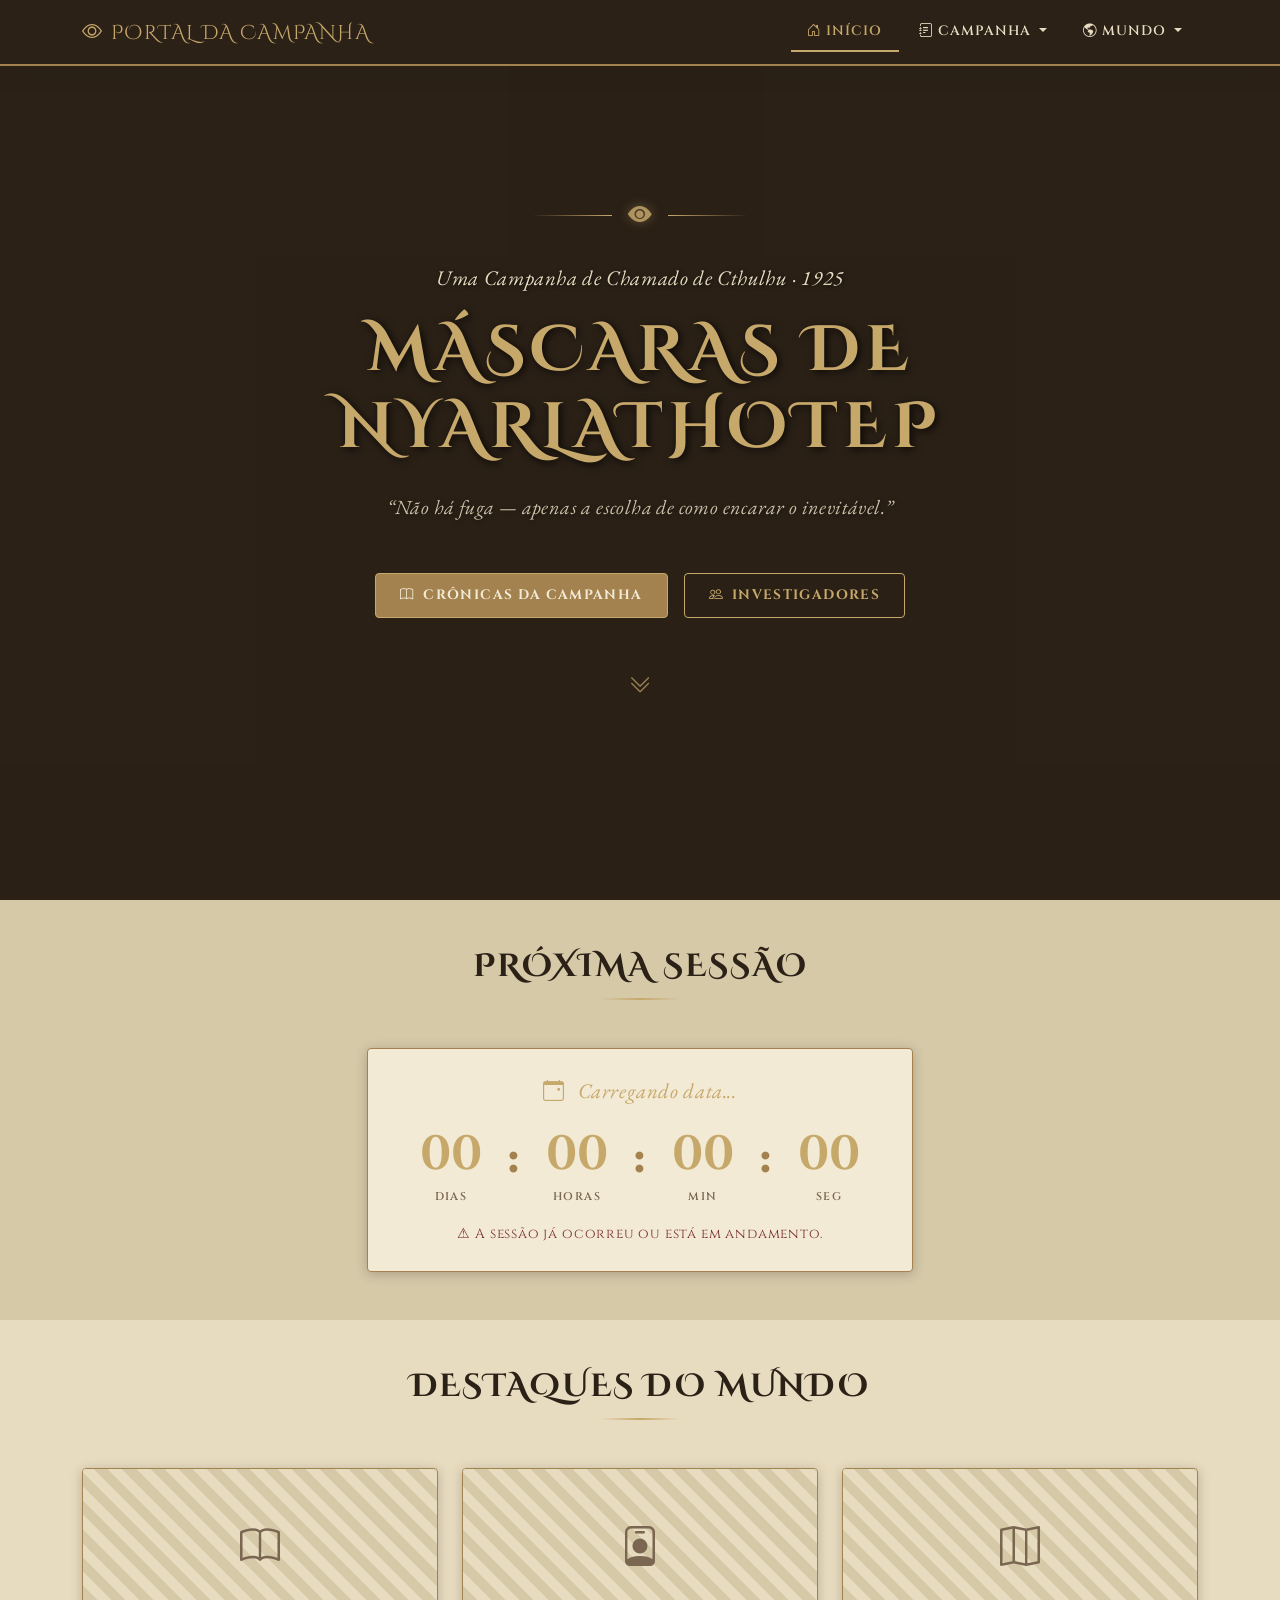
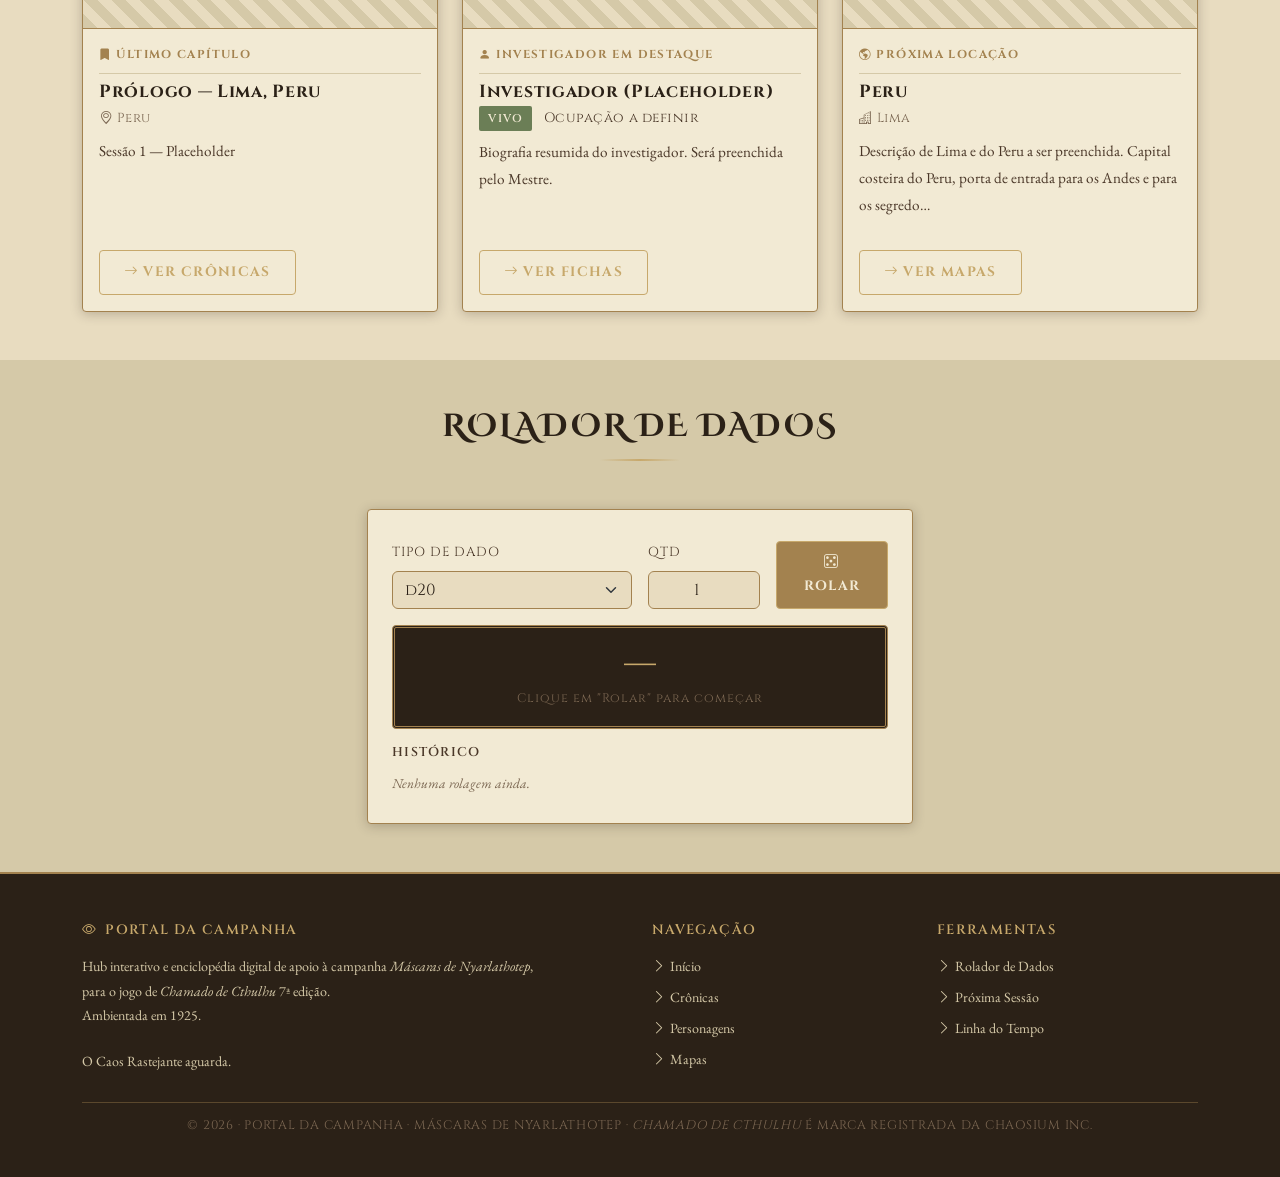
==== commit 91effb53: "Refinamento de cards" ====
--- a/index.html
+++ b/index.html
@@ -137,20 +137,26 @@
   <header class="hero-bg" id="hero" aria-label="Boas-vindas ao Portal da Campanha">
     <div class="hero-content">
 
-      <p class="subtitulo-tematico mb-3">
-        <i class="bi bi-eye-fill me-2" aria-hidden="true"></i>
-        Uma Campanha de Chamado de Cthulhu · 1925
+      <!-- Ornamento superior -->
+      <div class="hero-ornamento" aria-hidden="true">
+        <span class="hero-ornamento-linha"></span>
+        <i class="bi bi-eye-fill hero-ornamento-icone"></i>
+        <span class="hero-ornamento-linha"></span>
+      </div>
+
+      <p class="subtitulo-tematico mb-3 mt-4">
+        Uma Campanha de Chamado de Cthulhu &middot; 1925
       </p>
 
-      <h1 class="display-titulo text-center mb-3">
+      <h1 class="display-titulo text-center mb-4">
         Máscaras de<br />Nyarlathotep
       </h1>
 
-      <p class="subtitulo-tematico mb-5">
-        "Não há fuga — apenas a escolha de como encarar o inevitável."
+      <p class="hero-citacao mb-5">
+        &ldquo;Não há fuga &mdash; apenas a escolha de como encarar o inevitável.&rdquo;
       </p>
 
-      <div class="d-flex flex-wrap justify-content-center gap-3">
+      <div class="d-flex flex-wrap justify-content-center gap-3 mb-5">
         <a href="sessoes.html" class="btn-portal-primario">
           <i class="bi bi-book me-2" aria-hidden="true"></i>Crônicas da Campanha
         </a>
@@ -159,6 +165,11 @@
         </a>
       </div>
 
+      <!-- Indicador de scroll -->
+      <a href="#proxima-sessao" class="hero-scroll-indicator" aria-label="Rolar para o conteúdo">
+        <i class="bi bi-chevron-double-down" aria-hidden="true"></i>
+      </a>
+
     </div>
   </header>
 
@@ -223,7 +234,8 @@
 
   <!-- ═══════════════════════════════════════════════════════════
        DESTAQUES DO MUNDO
-       (Renderizado por JS — cards de sessão, personagem e local)
+       Populado dinamicamente por js/destaques.js a partir dos
+       dados em js/data/sessoes.js, personagens.js e locais.js
        ═══════════════════════════════════════════════════════════ -->
   <section class="secao" id="destaques" aria-label="Destaques do mundo">
     <div class="container">
@@ -231,58 +243,49 @@
       <h2 class="section-title">Destaques do Mundo</h2>
 
       <div class="row g-4" id="cards-destaques">
-        <!-- Cards gerados por js/components/destaques.js (Task 3) -->
-        <!-- Placeholder para Task 1 -->
-        <div class="col-12 col-sm-6 col-lg-4">
-          <div class="card-portal">
-            <div class="placeholder-img placeholder-img-md" aria-label="Imagem do capítulo recente">
-              <i class="bi bi-book" style="font-size: 2rem;" aria-hidden="true"></i>
+
+        <!-- Card 1: Capítulo em destaque — populado por destaques.js -->
+        <div class="col-12 col-sm-6 col-lg-4 d-flex">
+          <div class="card-portal destaque-card w-100">
+            <!-- JS injeta aqui -->
+            <div class="placeholder-img placeholder-img-md" aria-label="Carregando capítulo">
+              <i class="bi bi-book" style="font-size:2rem;" aria-hidden="true"></i>
             </div>
             <div class="p-3">
-              <div class="card-portal card-header">Último Capítulo</div>
-              <div class="p-0 pt-3">
-                <h3 class="card-title">Capítulo em Andamento</h3>
-                <p class="card-text">Acompanhe o resumo das sessões mais recentes da campanha.</p>
-                <a href="sessoes.html" class="btn-portal-secundario d-inline-block mt-2">
-                  <i class="bi bi-arrow-right me-1" aria-hidden="true"></i>Ver Crônicas
-                </a>
-              </div>
+              <div class="destaque-tag">
+                <i class="bi bi-bookmark-fill me-1" aria-hidden="true"></i>Último Capítulo
+              </div>
+              <p class="card-text mt-2" style="color:var(--cor-tinta-suave);font-style:italic;">Carregando…</p>
             </div>
           </div>
         </div>
 
-        <div class="col-12 col-sm-6 col-lg-4">
-          <div class="card-portal">
-            <div class="placeholder-img placeholder-img-md" aria-label="Avatar do personagem em destaque">
-              <i class="bi bi-person-badge" style="font-size: 2rem;" aria-hidden="true"></i>
+        <!-- Card 2: Personagem em destaque — populado por destaques.js -->
+        <div class="col-12 col-sm-6 col-lg-4 d-flex">
+          <div class="card-portal destaque-card w-100">
+            <div class="placeholder-img placeholder-img-md" aria-label="Carregando personagem">
+              <i class="bi bi-person-badge" style="font-size:2rem;" aria-hidden="true"></i>
             </div>
             <div class="p-3">
-              <div class="card-portal card-header">Investigador em Destaque</div>
-              <div class="p-0 pt-3">
-                <h3 class="card-title">Personagem da Campanha</h3>
-                <p class="card-text">Conheça a ficha e a biografia dos investigadores e figuras centrais.</p>
-                <a href="personagens.html" class="btn-portal-secundario d-inline-block mt-2">
-                  <i class="bi bi-arrow-right me-1" aria-hidden="true"></i>Ver Fichas
-                </a>
-              </div>
+              <div class="destaque-tag">
+                <i class="bi bi-person-fill me-1" aria-hidden="true"></i>Investigador em Destaque
+              </div>
+              <p class="card-text mt-2" style="color:var(--cor-tinta-suave);font-style:italic;">Carregando…</p>
             </div>
           </div>
         </div>
 
-        <div class="col-12 col-sm-6 col-lg-4">
-          <div class="card-portal">
-            <div class="placeholder-img placeholder-img-md" aria-label="Mapa do local descoberto">
-              <i class="bi bi-map" style="font-size: 2rem;" aria-hidden="true"></i>
+        <!-- Card 3: Local em destaque — populado por destaques.js -->
+        <div class="col-12 col-sm-6 col-lg-4 d-flex">
+          <div class="card-portal destaque-card w-100">
+            <div class="placeholder-img placeholder-img-md" aria-label="Carregando locação">
+              <i class="bi bi-map" style="font-size:2rem;" aria-hidden="true"></i>
             </div>
             <div class="p-3">
-              <div class="card-portal card-header">Novo Local Descoberto</div>
-              <div class="p-0 pt-3">
-                <h3 class="card-title">Locações da Campanha</h3>
-                <p class="card-text">Explore os países e locais visitados ao longo da investigação global.</p>
-                <a href="mapas.html" class="btn-portal-secundario d-inline-block mt-2">
-                  <i class="bi bi-arrow-right me-1" aria-hidden="true"></i>Ver Mapas
-                </a>
-              </div>
+              <div class="destaque-tag">
+                <i class="bi bi-globe-americas me-1" aria-hidden="true"></i>Próxima Locação
+              </div>
+              <p class="card-text mt-2" style="color:var(--cor-tinta-suave);font-style:italic;">Carregando…</p>
             </div>
           </div>
         </div>
@@ -487,7 +490,13 @@
   <script src="js/components/navbar.js"></script>
   <script src="js/components/footer.js"></script>
 
+  <!-- Dados (necessários para destaques.js) -->
+  <script src="js/data/sessoes.js"></script>
+  <script src="js/data/personagens.js"></script>
+  <script src="js/data/locais.js"></script>
+
   <!-- Scripts da index -->
+  <script src="js/destaques.js"></script>
   <script src="js/countdown.js"></script>
   <script src="js/dice-roller.js"></script>
 
--- a/css/style.css
+++ b/css/style.css
@@ -103,8 +103,16 @@
 
 .navbar-portal .nav-link:hover,
 .navbar-portal .dropdown-toggle:hover,
-.navbar-portal .nav-link.active {
+.navbar-portal .nav-link.active,
+.navbar-portal .dropdown-toggle.active {
   color: var(--cor-sepia) !important;
+}
+
+/* Indicador underline para link/toggle ativo */
+.navbar-portal .nav-link.active,
+.navbar-portal .dropdown-toggle.active {
+  border-bottom: 2px solid var(--cor-sepia);
+  padding-bottom: calc(0.5rem - 2px) !important;
 }
 
 .navbar-portal .dropdown-menu {
@@ -129,6 +137,20 @@
 .navbar-portal .dropdown-item:focus {
   background-color: var(--cor-sepia-esc);
   color: var(--cor-pergaminho-clr);
+}
+
+/* Item ativo dentro do dropdown — marca a página atual */
+.navbar-portal .dropdown-item.active,
+.navbar-portal .dropdown-item:active {
+  background-color: var(--cor-sepia);
+  color: var(--cor-tinta);
+  font-weight: 600;
+}
+
+/* Separador visual entre itens do dropdown */
+.navbar-portal .dropdown-divider {
+  border-color: var(--cor-sepia-esc);
+  opacity: 0.4;
 }
 
 .navbar-portal .navbar-toggler {
@@ -181,6 +203,110 @@
   text-shadow: 1px 1px 4px rgba(0, 0, 0, 0.7);
 }
 
+/* Ornamento decorativo (olho + linhas) acima do título */
+.hero-ornamento {
+  display: flex;
+  align-items: center;
+  justify-content: center;
+  gap: 1rem;
+  margin-bottom: 0.5rem;
+}
+
+.hero-ornamento-linha {
+  display: block;
+  width: 80px;
+  height: 1px;
+  background: linear-gradient(90deg, transparent, var(--cor-sepia));
+}
+
+.hero-ornamento-linha:last-child {
+  background: linear-gradient(90deg, var(--cor-sepia), transparent);
+}
+
+.hero-ornamento-icone {
+  font-size: 1.5rem;
+  color: var(--cor-sepia);
+  opacity: 0.85;
+  text-shadow: 0 0 12px rgba(199, 168, 107, 0.5);
+}
+
+/* Citação estilizada no hero */
+.hero-citacao {
+  font-family: var(--fonte-corpo);
+  font-style: italic;
+  font-size: clamp(1rem, 2.5vw, 1.25rem);
+  color: var(--cor-pergaminho);
+  opacity: 0.85;
+  text-shadow: 1px 1px 4px rgba(0, 0, 0, 0.6);
+  letter-spacing: 0.02em;
+}
+
+/* Indicador de scroll no hero */
+.hero-scroll-indicator {
+  display: inline-flex;
+  flex-direction: column;
+  align-items: center;
+  color: var(--cor-sepia);
+  opacity: 0.7;
+  font-size: 1.4rem;
+  text-decoration: none;
+  transition: opacity var(--transicao-padrao), transform var(--transicao-padrao);
+  animation: bounce-down 2s ease-in-out infinite;
+}
+
+.hero-scroll-indicator:hover {
+  opacity: 1;
+  color: var(--cor-sepia-clr);
+  transform: translateY(4px);
+}
+
+@keyframes bounce-down {
+  0%, 100% { transform: translateY(0); }
+  50%       { transform: translateY(8px); }
+}
+
+/* ─── CARDS DE DESTAQUE (index.html) ───────────────────────────────────────── */
+
+.destaque-card {
+  display: flex;
+  flex-direction: column;
+  transition: transform var(--transicao-padrao), box-shadow var(--transicao-padrao);
+}
+
+.destaque-card:hover {
+  transform: translateY(-6px);
+  box-shadow: var(--sombra-card-hover);
+}
+
+/* Garante que o conteúdo interno preenche o card verticalmente */
+.destaque-card > div.p-3 {
+  flex: 1;
+  display: flex;
+  flex-direction: column;
+}
+
+/* Tag de categoria no topo do card (ex: "Último Capítulo") */
+.destaque-tag {
+  font-family: var(--fonte-subtitulo);
+  font-size: 0.72rem;
+  font-weight: 700;
+  letter-spacing: 0.12em;
+  text-transform: uppercase;
+  color: var(--cor-sepia-esc);
+  border-bottom: 1px solid var(--cor-pergaminho-esc);
+  padding-bottom: 0.5rem;
+  margin-bottom: 0.75rem;
+}
+
+/* Linha de localização/subtipo abaixo do título */
+.destaque-local {
+  font-family: var(--fonte-subtitulo);
+  font-size: 0.82rem;
+  color: var(--cor-tinta-suave);
+  letter-spacing: 0.04em;
+  margin-bottom: 0.5rem;
+}
+
 /* ─── PAGE HEADER (páginas internas) ──────────────────────────────────────── */
 
 .page-header {
@@ -513,6 +639,22 @@
   background-color: var(--cor-pergaminho-esc);
 }
 
+/* ─── COUNTDOWN ────────────────────────────────────────────────────────────── */
+
+.countdown-unidade {
+  min-width: 4rem;
+}
+
+.countdown-label-unidade {
+  font-family: var(--fonte-subtitulo);
+  font-size: 0.7rem;
+  font-weight: 600;
+  letter-spacing: 0.12em;
+  text-transform: uppercase;
+  color: var(--cor-tinta-suave);
+  margin-top: 0.25rem;
+}
+
 /* ─── FOOTER ───────────────────────────────────────────────────────────────── */
 
 .footer-portal {
@@ -631,6 +773,10 @@
     background-attachment: scroll; /* parallax desabilitado em mobile */
   }
 
+  .hero-ornamento-linha {
+    width: 40px; /* linhas menores em mobile */
+  }
+
   .secao,
   .secao-alt {
     padding: var(--espacamento-md) 0;
@@ -643,3 +789,22 @@
     padding: 0.5rem 1rem !important;
   }
 }
+
+/* Em mobile (menu colapsado), troca indicador de border-bottom por border-left */
+@media (max-width: 991.98px) {
+  .navbar-portal .nav-link.active,
+  .navbar-portal .dropdown-toggle.active {
+    border-bottom: none;
+    border-left: 3px solid var(--cor-sepia);
+    padding-left: calc(1rem - 3px) !important;
+    padding-bottom: 0.5rem !important;
+  }
+
+  .navbar-portal .dropdown-menu {
+    background-color: rgba(43, 33, 23, 0.85);
+    border: none;
+    border-left: 2px solid var(--cor-sepia-esc);
+    margin-left: 1rem;
+    padding-left: 0.5rem;
+  }
+}
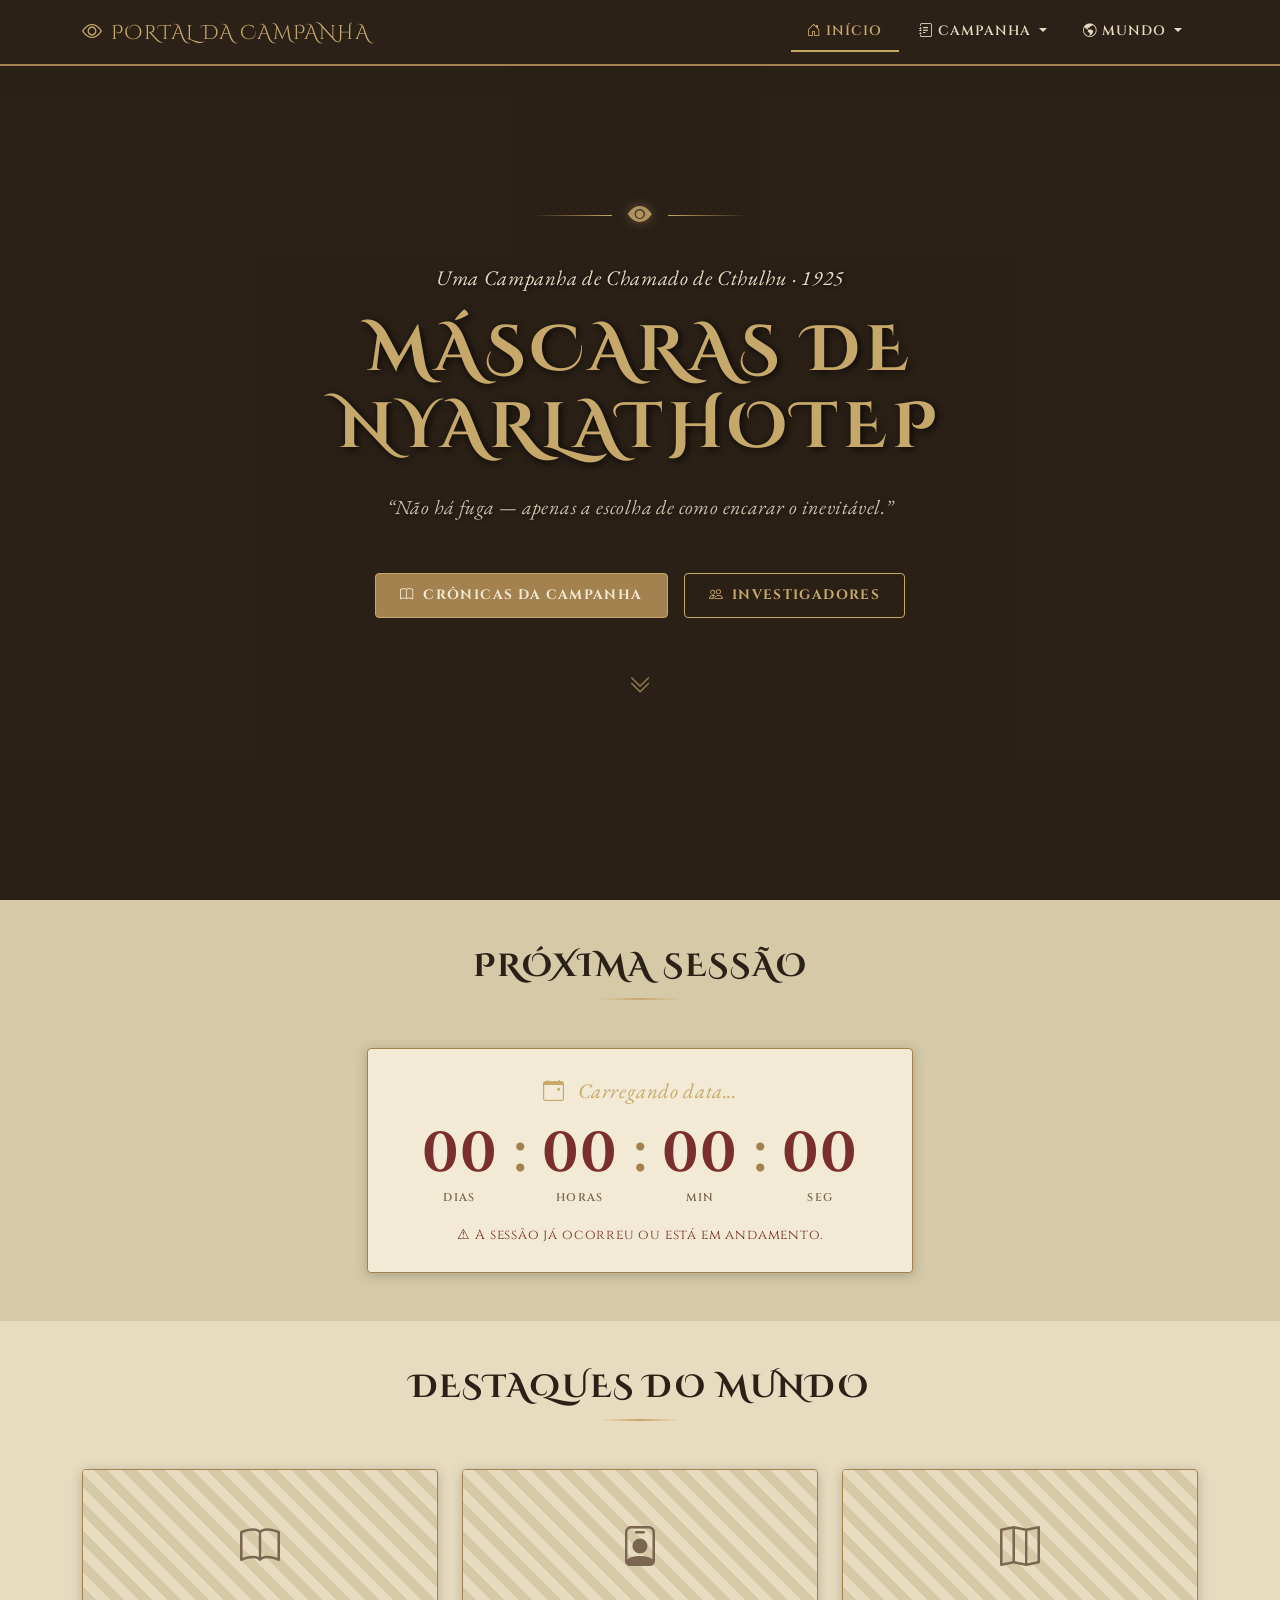
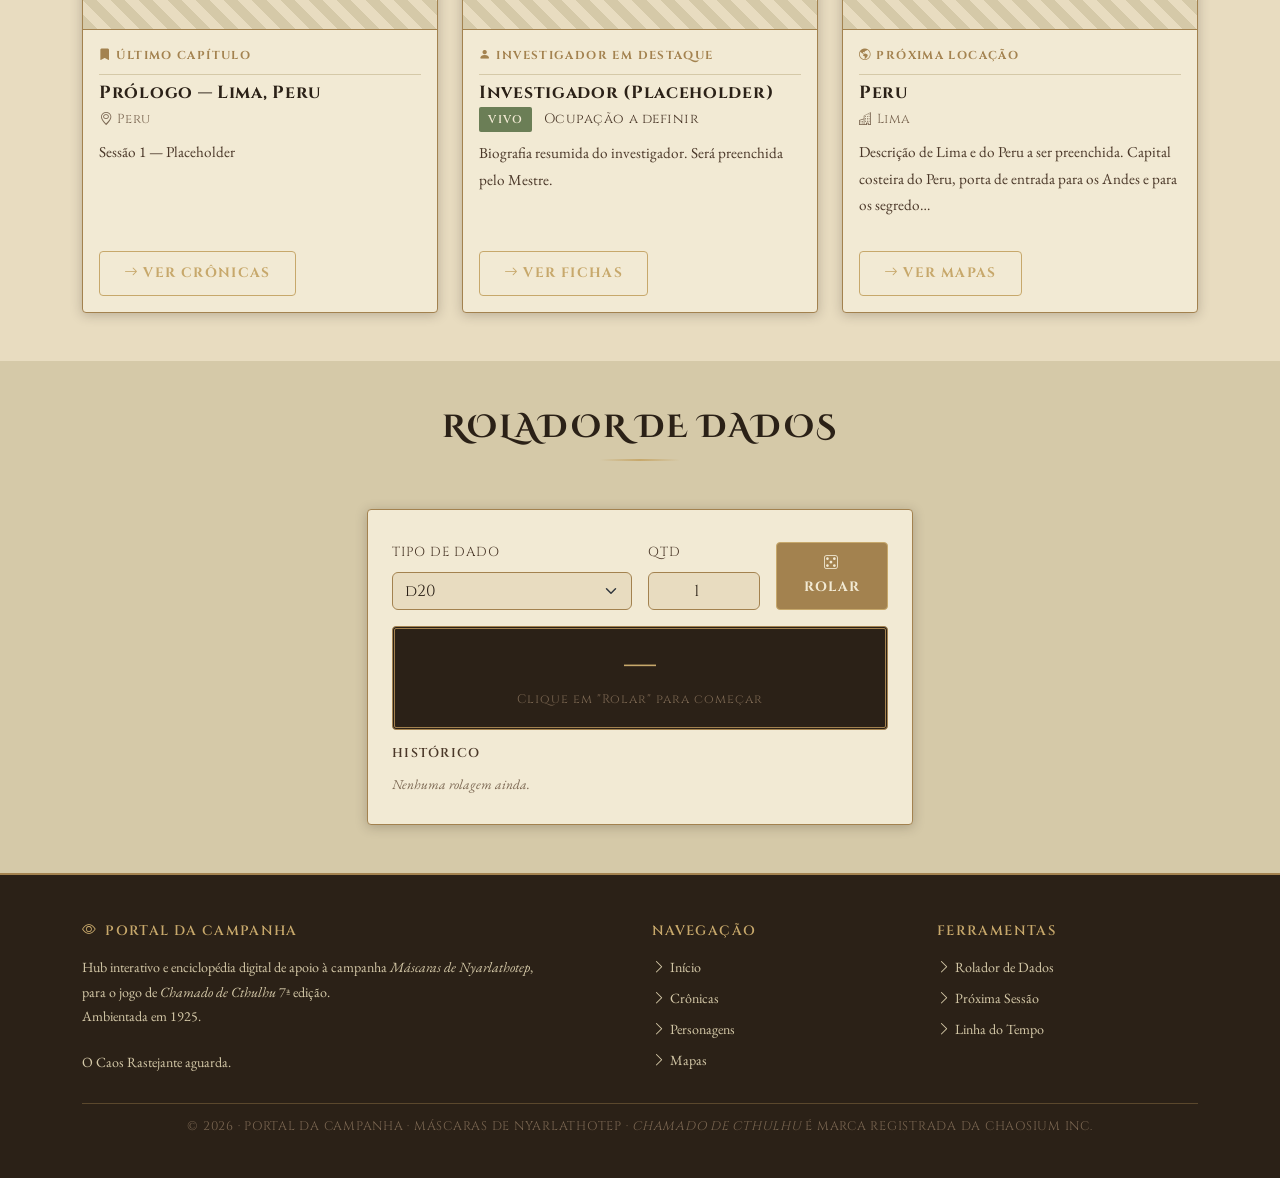
==== commit 607925b2: "Refinamento Countdown" ====
--- a/index.html
+++ b/index.html
@@ -192,31 +192,35 @@
             </p>
 
             <!-- Display da contagem regressiva -->
-            <div class="d-flex justify-content-center gap-3 gap-sm-4 mb-3" id="countdown" aria-live="polite" aria-label="Contagem regressiva para a próxima sessão">
-
-              <div class="countdown-unidade text-center">
-                <span class="countdown-numero display-5 fw-bold" id="countdown-dias" style="font-family: var(--fonte-subtitulo); color: var(--cor-sepia);">--</span>
+            <div class="d-flex justify-content-center align-items-start gap-2 gap-sm-3 mb-3"
+                 id="countdown"
+                 aria-live="polite"
+                 aria-atomic="true"
+                 aria-label="Contagem regressiva para a próxima sessão">
+
+              <div class="countdown-unidade">
+                <span class="countdown-numero" id="countdown-dias">--</span>
                 <div class="countdown-label-unidade">dias</div>
               </div>
 
-              <div class="countdown-separador display-5 fw-bold" style="color: var(--cor-sepia-esc);" aria-hidden="true">:</div>
-
-              <div class="countdown-unidade text-center">
-                <span class="countdown-numero display-5 fw-bold" id="countdown-horas" style="font-family: var(--fonte-subtitulo); color: var(--cor-sepia);">--</span>
+              <div class="countdown-separador" aria-hidden="true">:</div>
+
+              <div class="countdown-unidade">
+                <span class="countdown-numero" id="countdown-horas">--</span>
                 <div class="countdown-label-unidade">horas</div>
               </div>
 
-              <div class="countdown-separador display-5 fw-bold" style="color: var(--cor-sepia-esc);" aria-hidden="true">:</div>
-
-              <div class="countdown-unidade text-center">
-                <span class="countdown-numero display-5 fw-bold" id="countdown-minutos" style="font-family: var(--fonte-subtitulo); color: var(--cor-sepia);">--</span>
+              <div class="countdown-separador" aria-hidden="true">:</div>
+
+              <div class="countdown-unidade">
+                <span class="countdown-numero" id="countdown-minutos">--</span>
                 <div class="countdown-label-unidade">min</div>
               </div>
 
-              <div class="countdown-separador display-5 fw-bold" style="color: var(--cor-sepia-esc);" aria-hidden="true">:</div>
-
-              <div class="countdown-unidade text-center">
-                <span class="countdown-numero display-5 fw-bold" id="countdown-segundos" style="font-family: var(--fonte-subtitulo); color: var(--cor-sepia);">--</span>
+              <div class="countdown-separador" aria-hidden="true">:</div>
+
+              <div class="countdown-unidade">
+                <span class="countdown-numero" id="countdown-segundos">--</span>
                 <div class="countdown-label-unidade">seg</div>
               </div>
 
--- a/css/style.css
+++ b/css/style.css
@@ -643,6 +643,30 @@
 
 .countdown-unidade {
   min-width: 4rem;
+  text-align: center;
+}
+
+.countdown-numero {
+  display: block;
+  font-family: var(--fonte-subtitulo);
+  font-size: clamp(2rem, 8vw, 3.5rem);
+  font-weight: 700;
+  line-height: 1;
+  color: var(--cor-sepia);
+  letter-spacing: 0.02em;
+  /* transição suave ao atualizar o número */
+  transition: color var(--transicao-rapida);
+}
+
+.countdown-separador {
+  font-family: var(--fonte-subtitulo);
+  font-size: clamp(2rem, 8vw, 3.5rem);
+  font-weight: 700;
+  line-height: 1;
+  color: var(--cor-sepia-esc);
+  /* alinha o separador com os números (compensar a label abaixo) */
+  padding-top: 0;
+  align-self: flex-start;
 }
 
 .countdown-label-unidade {
@@ -652,7 +676,23 @@
   letter-spacing: 0.12em;
   text-transform: uppercase;
   color: var(--cor-tinta-suave);
-  margin-top: 0.25rem;
+  margin-top: 0.4rem;
+}
+
+/* Estado expirado — aplique via JS adicionando .countdown--expirado ao #countdown */
+#countdown.countdown--expirado .countdown-numero {
+  color: var(--cor-sangue);
+}
+
+/* Em telas muito pequenas (<360px), reduz o tamanho dos números */
+@media (max-width: 359px) {
+  .countdown-numero,
+  .countdown-separador {
+    font-size: 1.6rem;
+  }
+  .countdown-unidade {
+    min-width: 2.8rem;
+  }
 }
 
 /* ─── FOOTER ───────────────────────────────────────────────────────────────── */
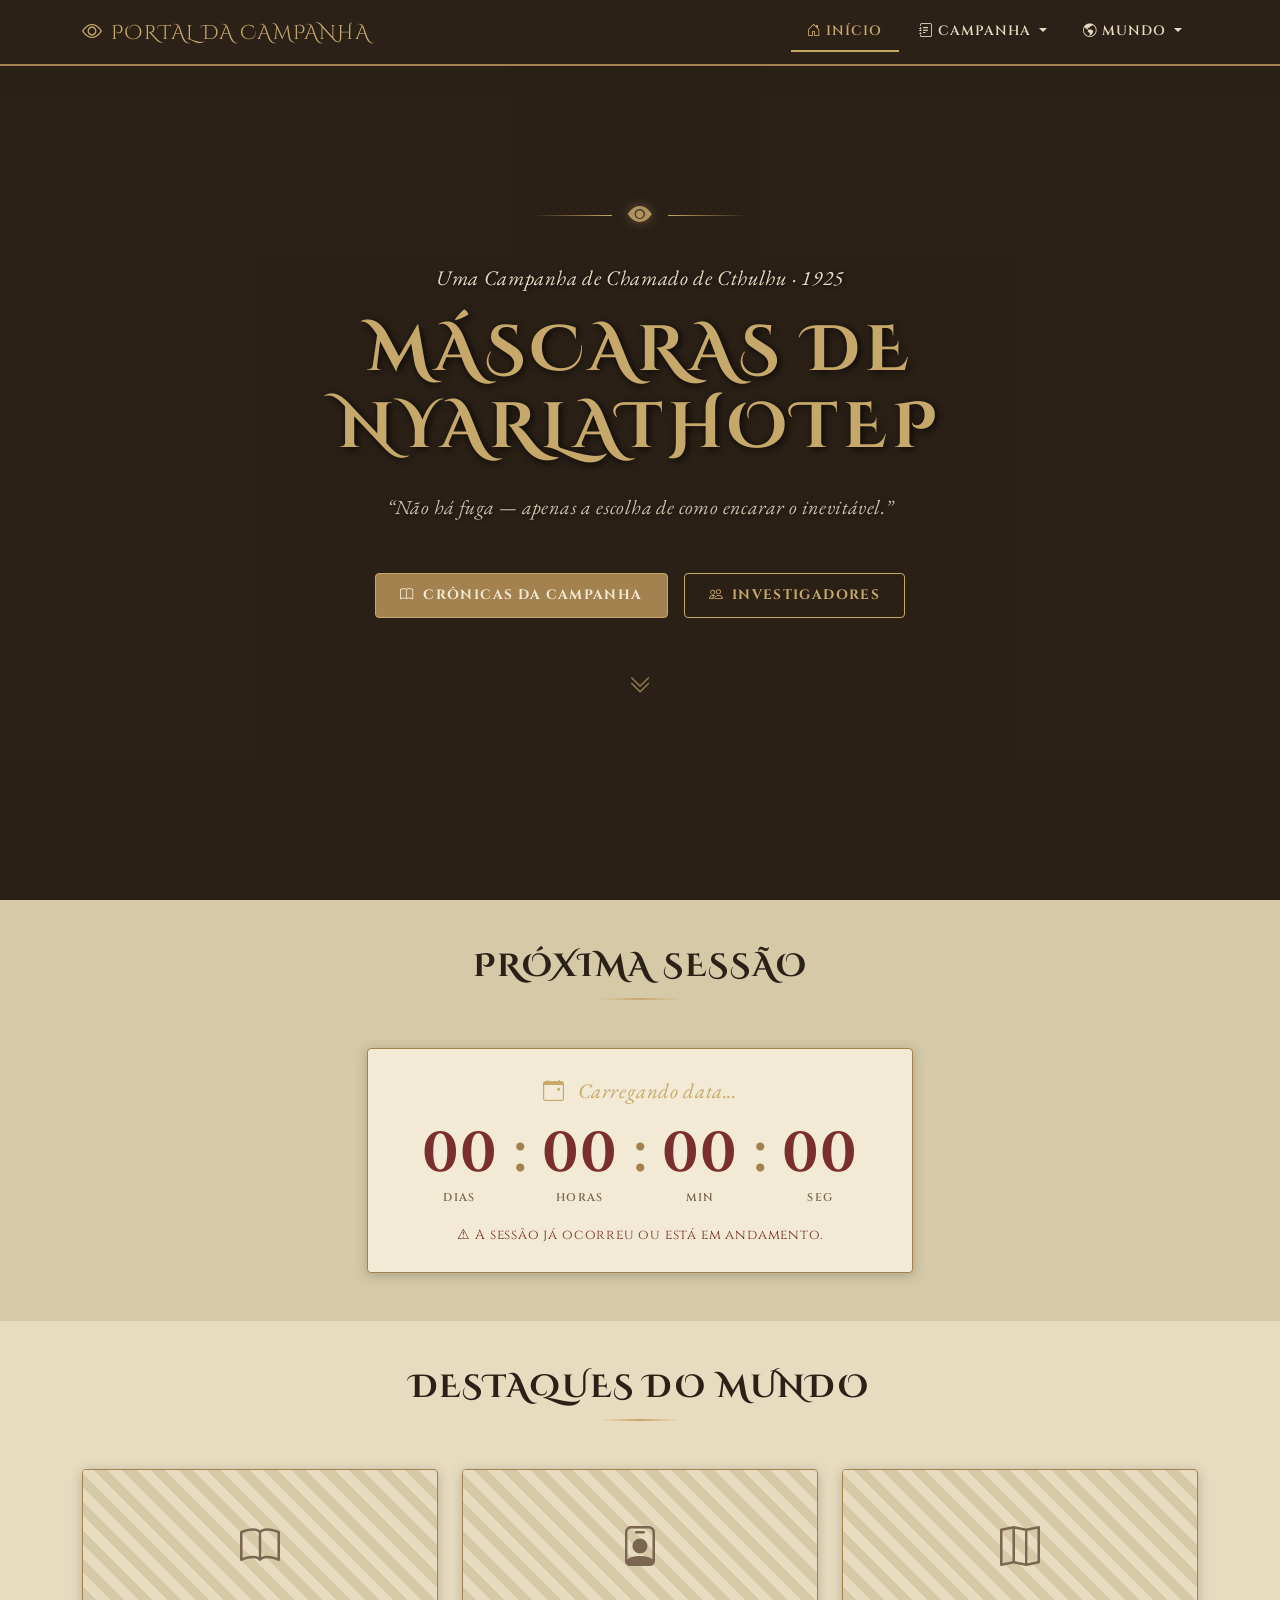
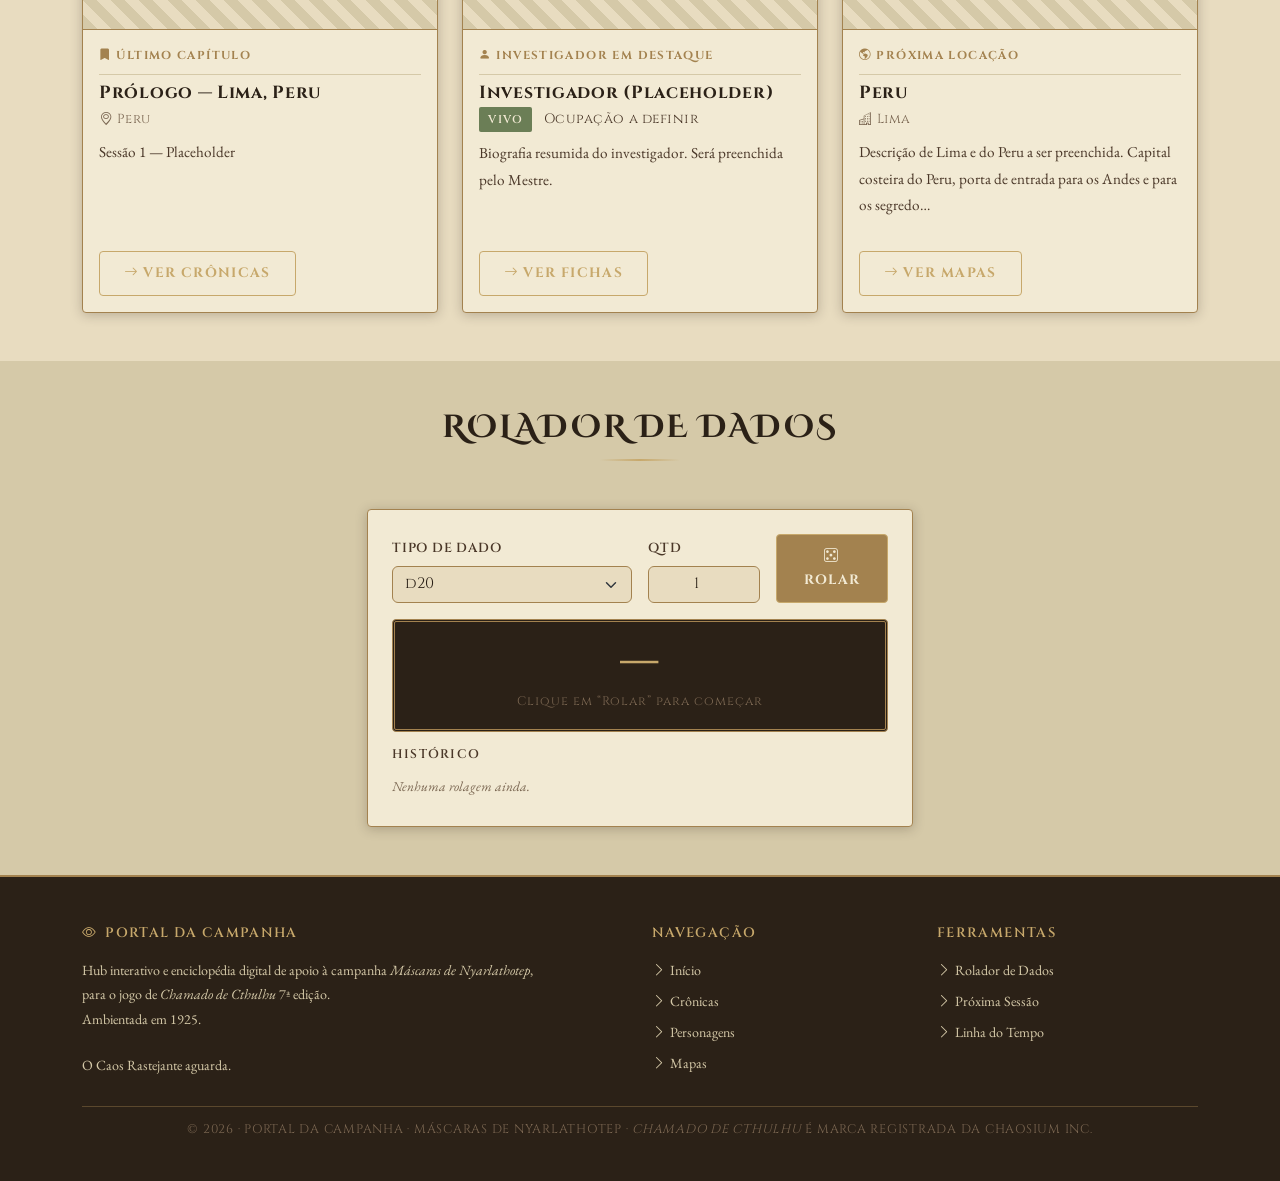
==== commit 29e8a2c1: "Implementação Rolador de Dados" ====
--- a/index.html
+++ b/index.html
@@ -302,7 +302,7 @@
 
   <!-- ═══════════════════════════════════════════════════════════
        ROLADOR DE DADOS (Widget JS)
-       Implementado em full na Task 5 — estrutura HTML aqui
+       Lógica em js/dice-roller.js
        ═══════════════════════════════════════════════════════════ -->
   <section class="secao-alt" id="rolador" aria-label="Rolador de dados">
     <div class="container">
@@ -313,19 +313,12 @@
         <div class="col-12 col-md-8 col-lg-6">
           <div class="card-portal p-4">
 
+            <!-- Controles -->
             <div class="row g-3 align-items-end mb-3">
 
-              <!-- Seleção de tipo de dado -->
               <div class="col-6">
-                <label for="dado-tipo" class="form-label" style="font-family: var(--fonte-subtitulo); font-size: 0.82rem; letter-spacing: 0.06em; text-transform: uppercase; color: var(--cor-tinta-media);">
-                  Tipo de Dado
-                </label>
-                <select
-                  id="dado-tipo"
-                  class="form-select"
-                  aria-label="Selecionar tipo de dado"
-                  style="background-color: var(--cor-pergaminho); border-color: var(--cor-sepia-esc); color: var(--cor-tinta); font-family: var(--fonte-subtitulo);"
-                >
+                <label for="dado-tipo" class="rolador-label">Tipo de Dado</label>
+                <select id="dado-tipo" class="form-select rolador-select" aria-label="Selecionar tipo de dado">
                   <option value="4">d4</option>
                   <option value="6">d6</option>
                   <option value="8">d8</option>
@@ -335,86 +328,44 @@
                 </select>
               </div>
 
-              <!-- Quantidade de dados -->
               <div class="col-3">
-                <label for="dado-quantidade" class="form-label" style="font-family: var(--fonte-subtitulo); font-size: 0.82rem; letter-spacing: 0.06em; text-transform: uppercase; color: var(--cor-tinta-media);">
-                  Qtd
-                </label>
+                <label for="dado-quantidade" class="rolador-label">Qtd</label>
                 <input
                   type="number"
                   id="dado-quantidade"
-                  class="form-control"
+                  class="form-control rolador-input"
                   value="1"
                   min="1"
                   max="20"
                   aria-label="Quantidade de dados"
-                  style="background-color: var(--cor-pergaminho); border-color: var(--cor-sepia-esc); color: var(--cor-tinta); font-family: var(--fonte-subtitulo); text-align: center;"
                 />
               </div>
 
-              <!-- Botão rolar -->
               <div class="col-3">
-                <button
-                  id="btn-rolar"
-                  type="button"
-                  class="btn-portal-primario w-100"
-                  aria-label="Rolar os dados selecionados"
-                >
+                <button id="btn-rolar" type="button" class="btn-portal-primario w-100" aria-label="Rolar os dados selecionados">
                   <i class="bi bi-dice-5" aria-hidden="true"></i> Rolar
                 </button>
               </div>
 
             </div><!-- /row controls -->
 
-            <!-- Resultado da rolagem -->
-            <div
-              id="resultado-rolagem"
-              class="text-center p-3 mb-3"
-              aria-live="polite"
-              aria-label="Resultado da rolagem"
-              style="
-                background-color: var(--cor-tinta);
-                border: var(--borda-dupla);
-                border-radius: var(--raio-borda);
-                min-height: 80px;
-                display: flex;
-                flex-direction: column;
-                align-items: center;
-                justify-content: center;
-                gap: 0.25rem;
-              "
-            >
-              <span id="resultado-soma" style="font-family: var(--fonte-titulo); font-size: 2.5rem; color: var(--cor-sepia); line-height: 1;">
-                —
+            <!-- Resultado -->
+            <div id="resultado-rolagem" class="resultado-rolagem mb-3" aria-live="polite" aria-label="Resultado da rolagem">
+              <span id="resultado-soma" class="resultado-soma">—</span>
+              <span id="resultado-individuais" class="resultado-individuais">
+                Clique em &ldquo;Rolar&rdquo; para começar
               </span>
-              <span id="resultado-individuais" style="font-family: var(--fonte-subtitulo); font-size: 0.78rem; color: var(--cor-tinta-suave); letter-spacing: 0.08em;">
-                Clique em "Rolar" para começar
-              </span>
-            </div><!-- /#resultado-rolagem -->
-
-            <!-- Histórico de rolagens -->
+            </div>
+
+            <!-- Histórico -->
             <div>
-              <h3 style="font-family: var(--fonte-subtitulo); font-size: 0.8rem; font-weight: 600; letter-spacing: 0.1em; text-transform: uppercase; color: var(--cor-tinta-media); margin-bottom: 0.5rem;">
-                Histórico
-              </h3>
+              <h3 class="historico-titulo">Histórico</h3>
               <ol
                 id="historico-rolagens"
-                reversed
-                style="
-                  list-style: none;
-                  padding: 0;
-                  margin: 0;
-                  max-height: 160px;
-                  overflow-y: auto;
-                  scrollbar-width: thin;
-                  scrollbar-color: var(--cor-sepia-esc) var(--cor-pergaminho-esc);
-                "
+                class="historico-lista"
                 aria-label="Histórico das últimas rolagens"
               >
-                <!-- Preenchido por js/dice-roller.js -->
-                <li style="font-size: 0.85rem; color: var(--cor-tinta-suave); font-style: italic; padding: 0.2rem 0;">
-                  Nenhuma rolagem ainda.
-                </li>
+                <!-- Preenchido por dice-roller.js -->
               </ol>
             </div>
 
--- a/css/style.css
+++ b/css/style.css
@@ -695,6 +695,145 @@
   }
 }
 
+/* ─── ROLADOR DE DADOS (index.html) ────────────────────────────────────────── */
+
+/* Labels dos controles */
+.rolador-label {
+  font-family: var(--fonte-subtitulo);
+  font-size: 0.82rem;
+  font-weight: 600;
+  letter-spacing: 0.06em;
+  text-transform: uppercase;
+  color: var(--cor-tinta-media);
+  margin-bottom: 0.4rem;
+  display: block;
+}
+
+/* Select temático */
+.rolador-select {
+  background-color: var(--cor-pergaminho);
+  border-color: var(--cor-sepia-esc);
+  color: var(--cor-tinta);
+  font-family: var(--fonte-subtitulo);
+  font-size: 0.95rem;
+}
+
+.rolador-select:focus {
+  border-color: var(--cor-sepia);
+  box-shadow: 0 0 0 3px rgba(199, 168, 107, 0.25);
+  background-color: var(--cor-pergaminho);
+  color: var(--cor-tinta);
+}
+
+/* Input numérico de quantidade */
+.rolador-input {
+  background-color: var(--cor-pergaminho);
+  border-color: var(--cor-sepia-esc);
+  color: var(--cor-tinta);
+  font-family: var(--fonte-subtitulo);
+  font-size: 0.95rem;
+  text-align: center;
+}
+
+.rolador-input:focus {
+  border-color: var(--cor-sepia);
+  box-shadow: 0 0 0 3px rgba(199, 168, 107, 0.25);
+  background-color: var(--cor-pergaminho);
+  color: var(--cor-tinta);
+}
+
+/* Área de resultado */
+.resultado-rolagem {
+  background-color: var(--cor-tinta);
+  border: var(--borda-dupla);
+  border-radius: var(--raio-borda);
+  min-height: 90px;
+  display: flex;
+  flex-direction: column;
+  align-items: center;
+  justify-content: center;
+  gap: 0.3rem;
+  padding: 1rem;
+  text-align: center;
+  transition: box-shadow var(--transicao-padrao);
+}
+
+/* Número principal da soma */
+.resultado-soma {
+  font-family: var(--fonte-titulo);
+  font-size: clamp(2rem, 8vw, 3rem);
+  font-weight: 700;
+  color: var(--cor-sepia);
+  line-height: 1;
+  letter-spacing: 0.04em;
+}
+
+/* Linha com os individuais + equação */
+.resultado-individuais {
+  font-family: var(--fonte-subtitulo);
+  font-size: 0.78rem;
+  color: var(--cor-tinta-suave);
+  letter-spacing: 0.08em;
+}
+
+/* Animação de destaque ao rolar */
+@keyframes resultado-flash {
+  0%   { box-shadow: 0 0 0 0 rgba(199, 168, 107, 0); }
+  30%  { box-shadow: 0 0 0 6px rgba(199, 168, 107, 0.4); }
+  100% { box-shadow: 0 0 0 0 rgba(199, 168, 107, 0); }
+}
+
+.resultado-rolagem.resultado--animado {
+  animation: resultado-flash 0.5s ease-out forwards;
+}
+
+/* Histórico */
+.historico-titulo {
+  font-family: var(--fonte-subtitulo);
+  font-size: 0.78rem;
+  font-weight: 600;
+  letter-spacing: 0.1em;
+  text-transform: uppercase;
+  color: var(--cor-tinta-media);
+  margin-bottom: 0.5rem;
+}
+
+.historico-lista {
+  list-style: none;
+  padding: 0;
+  margin: 0;
+  max-height: 160px;
+  overflow-y: auto;
+  scrollbar-width: thin;
+  scrollbar-color: var(--cor-sepia-esc) var(--cor-pergaminho-esc);
+}
+
+.historico-item {
+  font-family: var(--fonte-subtitulo);
+  font-size: 0.83rem;
+  color: var(--cor-tinta-media);
+  padding: 0.25rem 0;
+  border-bottom: 1px dotted var(--cor-pergaminho-esc);
+  letter-spacing: 0.04em;
+}
+
+/* Fade progressivo — aplicado inline via JS com opacity */
+.historico-item i {
+  color: var(--cor-sepia-esc);
+}
+
+.historico-item:first-child {
+  color: var(--cor-tinta);
+  font-weight: 600;
+}
+
+.historico-vazio {
+  font-size: 0.85rem;
+  color: var(--cor-tinta-suave);
+  font-style: italic;
+  padding: 0.25rem 0;
+}
+
 /* ─── FOOTER ───────────────────────────────────────────────────────────────── */
 
 .footer-portal {
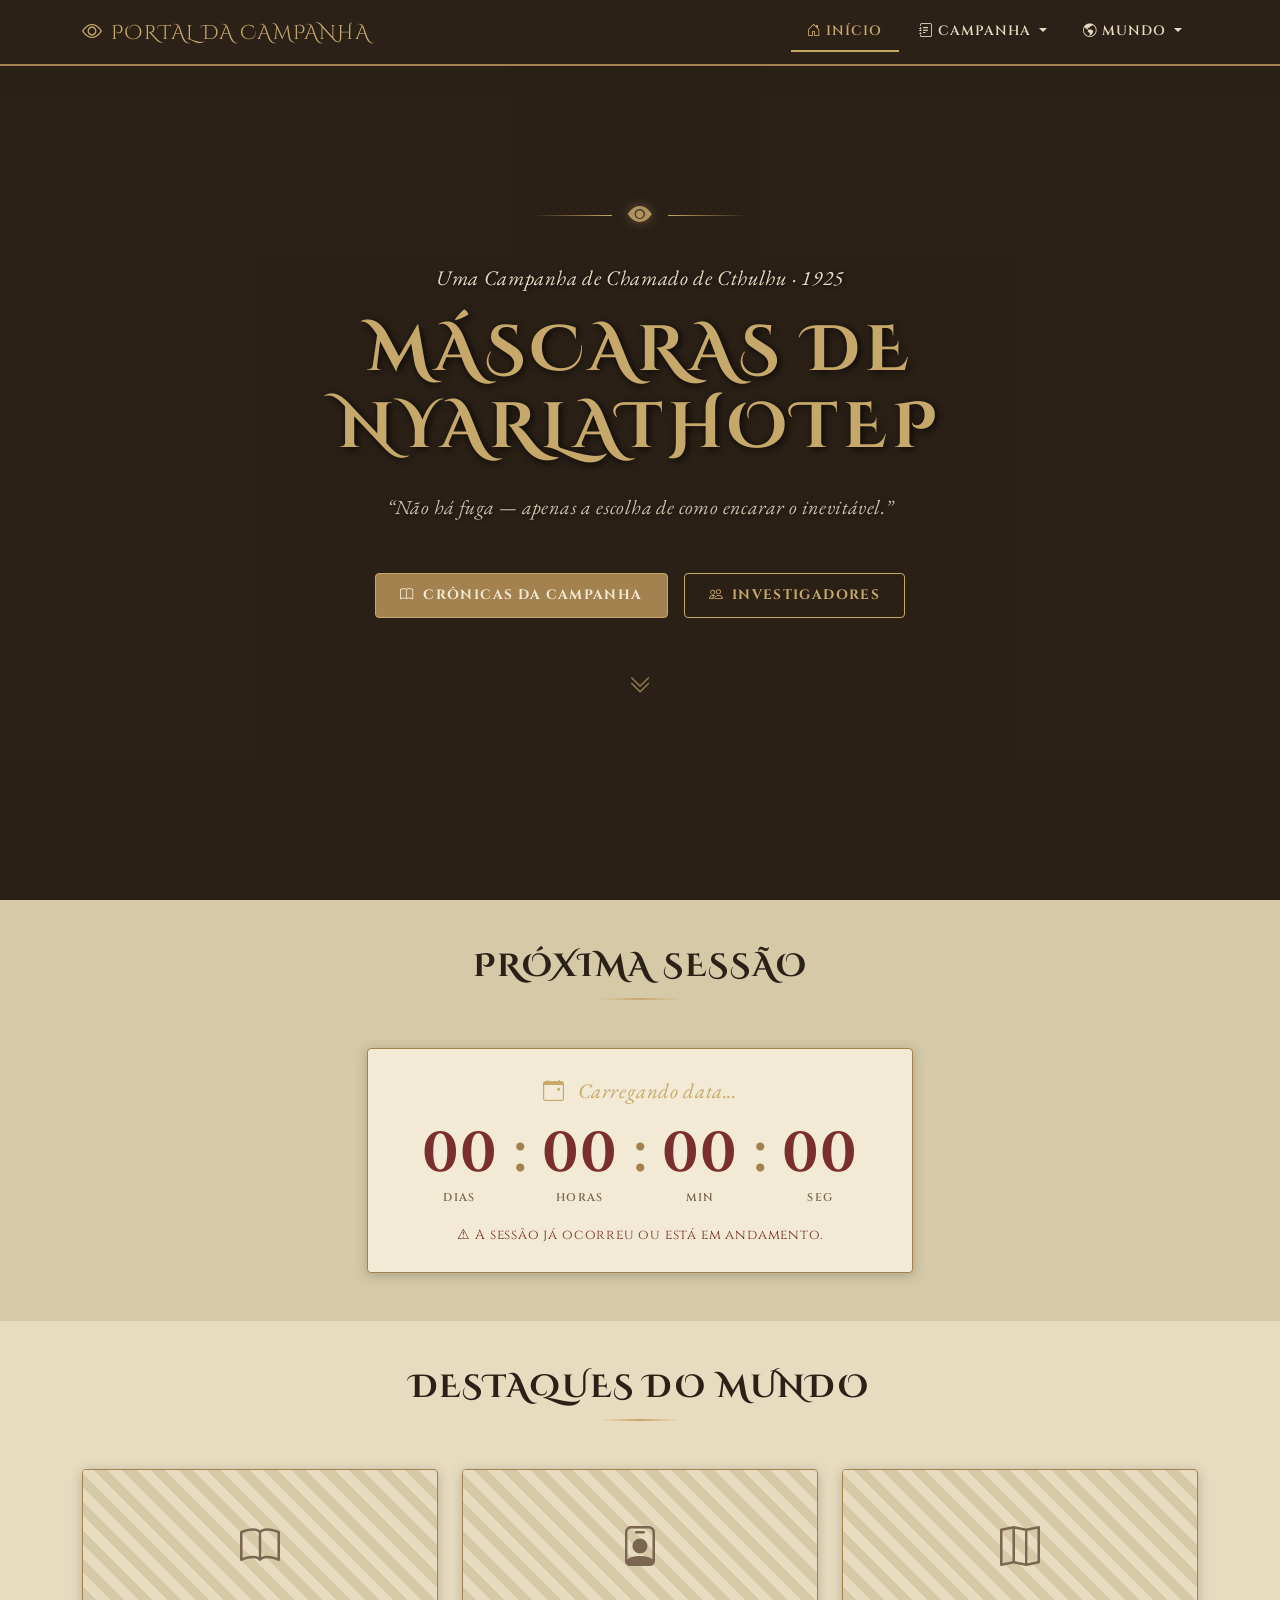
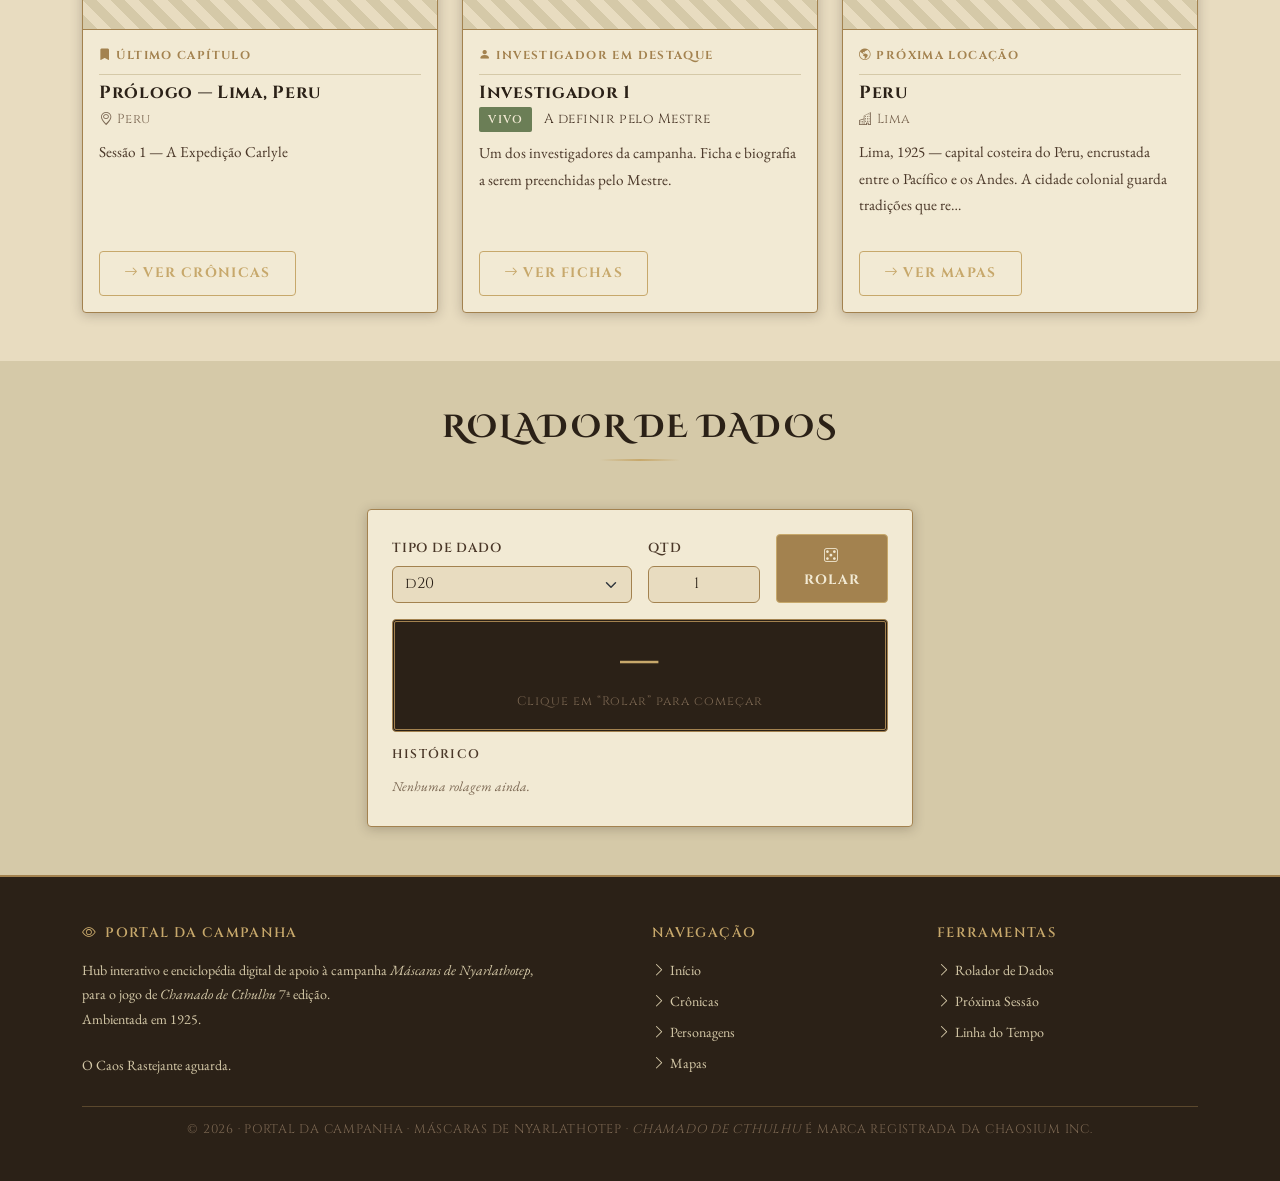
==== commit 204228f4: "Acessibilidade e Finalização" ====
--- a/index.html
+++ b/index.html
@@ -37,6 +37,9 @@
   <link rel="stylesheet" href="css/style.css" />
 </head>
 <body>
+
+  <!-- Skip link para acessibilidade (leitores de tela) -->
+  <a href="#conteudo-principal" class="skip-link">Ir para o conteúdo principal</a>
 
   <!-- ═══════════════════════════════════════════════════════════
        NAVBAR — Gerada/marcada por js/components/navbar.js
@@ -134,6 +137,7 @@
   <!-- ═══════════════════════════════════════════════════════════
        HERO SECTION
        ═══════════════════════════════════════════════════════════ -->
+  <main id="conteudo-principal">
   <header class="hero-bg" id="hero" aria-label="Boas-vindas ao Portal da Campanha">
     <div class="hero-content">
 
@@ -226,7 +230,7 @@
 
             </div><!-- /#countdown -->
 
-            <p id="countdown-mensagem" class="mb-0" style="font-family: var(--fonte-subtitulo); font-size: 0.85rem; color: var(--cor-tinta-suave); letter-spacing: 0.06em;"></p>
+            <p id="countdown-mensagem" class="countdown-mensagem mb-0" aria-live="polite"></p>
 
           </div><!-- /.card-portal -->
         </div>
@@ -377,6 +381,9 @@
   </section>
 
 
+  </main><!-- /#conteudo-principal -->
+
+
   <!-- ═══════════════════════════════════════════════════════════
        FOOTER
        ═══════════════════════════════════════════════════════════ -->
--- a/css/style.css
+++ b/css/style.css
@@ -15,6 +15,31 @@
   scroll-behavior: smooth;
 }
 
+/* Skip link de acessibilidade — visível apenas quando em foco (Tab) */
+.skip-link {
+  position: absolute;
+  top: -100%;
+  left: 1rem;
+  z-index: 10000;
+  padding: 0.5rem 1rem;
+  background-color: var(--cor-sepia);
+  color: var(--cor-tinta);
+  font-family: var(--fonte-subtitulo);
+  font-size: 0.85rem;
+  font-weight: 700;
+  letter-spacing: 0.06em;
+  text-transform: uppercase;
+  border-radius: 0 0 var(--raio-borda) var(--raio-borda);
+  text-decoration: none;
+  transition: top var(--transicao-rapida);
+}
+
+.skip-link:focus {
+  top: 0;
+  outline: 2px solid var(--cor-tinta);
+  outline-offset: 2px;
+}
+
 body {
   font-family: var(--fonte-corpo);
   font-size: var(--tamanho-base);
@@ -25,6 +50,14 @@
   background-repeat: repeat;
   min-height: 100vh;
 }
+
+/* Backgrounds específicos por página (ativados via variáveis CSS em variables.css) */
+[data-page="sessoes"]     body,
+body[data-page="sessoes"] { background-image: var(--bg-sessoes, var(--bg-textura-global)); }
+[data-page="personagens"]     body,
+body[data-page="personagens"] { background-image: var(--bg-personagens, var(--bg-textura-global)); }
+[data-page="mapas"]     body,
+body[data-page="mapas"] { background-image: var(--bg-mapas, var(--bg-textura-global)); }
 
 /* ─── TIPOGRAFIA ───────────────────────────────────────────────────────────── */
 
@@ -546,12 +579,23 @@
   margin-bottom: 1rem;
   background-color: var(--cor-pergaminho);
   border-radius: 0 var(--raio-borda) var(--raio-borda) 0;
+  transition: border-color var(--transicao-rapida);
 }
 
 .sessao-item:last-child {
   margin-bottom: 0;
 }
 
+.sessao-item:hover {
+  border-left-color: var(--cor-sepia-clr);
+}
+
+/* Sessão ainda não jogada — placeholder */
+.sessao-item--pendente {
+  border-left-color: var(--cor-tinta-suave);
+  opacity: 0.7;
+}
+
 .sessao-item .sessao-data {
   font-family: var(--fonte-subtitulo);
   font-size: 0.75rem;
@@ -559,20 +603,503 @@
   letter-spacing: 0.1em;
   text-transform: uppercase;
   color: var(--cor-sepia-esc);
-  margin-bottom: 0.25rem;
+  margin-bottom: 0.3rem;
+  display: block;
+}
+
+/* Badge de data para sessões pendentes */
+.sessao-data--pendente {
+  color: var(--cor-tinta-suave) !important;
+  font-style: italic;
 }
 
 .sessao-item h4 {
   font-family: var(--fonte-subtitulo);
   font-size: 1rem;
   color: var(--cor-tinta);
-  margin-bottom: 0.5rem;
+  margin-bottom: 0.4rem;
+  font-weight: 600;
 }
 
 .sessao-item p {
   font-size: 0.95rem;
   color: var(--cor-tinta-media);
+  line-height: var(--altura-linha);
   margin-bottom: 0;
+}
+
+/* Nome do capítulo no header do accordion */
+.capitulo-nome {
+  flex: 1;
+}
+
+/* Contador de sessões jogadas (ex: "1/3") no header do accordion */
+.sessao-contagem {
+  font-family: var(--fonte-subtitulo);
+  font-size: 0.7rem;
+  font-weight: 700;
+  letter-spacing: 0.08em;
+  background-color: var(--cor-sepia-esc);
+  color: var(--cor-pergaminho-clr);
+  border-radius: 2px;
+  padding: 0.2em 0.55em;
+  margin-left: 0.75rem;
+  flex-shrink: 0;
+}
+
+/* Contador quando accordion está aberto (botão não-collapsed) */
+.accordion-button:not(.collapsed) .sessao-contagem {
+  background-color: var(--cor-sepia);
+  color: var(--cor-tinta);
+}
+
+/* ─── CARDS DE PERSONAGEM (personagens.html) ───────────────────────────────── */
+
+.card-personagem {
+  display: flex;
+  flex-direction: column;
+  cursor: pointer;
+  transition: transform var(--transicao-padrao), box-shadow var(--transicao-padrao);
+}
+
+.card-personagem:hover,
+.card-personagem:focus {
+  transform: translateY(-5px);
+  box-shadow: var(--sombra-card-hover);
+  outline: 2px solid var(--cor-sepia);
+  outline-offset: 2px;
+}
+
+/* Avatar */
+.card-personagem-avatar {
+  width: 100%;
+  height: 200px;
+  object-fit: cover;
+  border-bottom: var(--borda);
+  display: block;
+}
+
+/* Corpo do card */
+.card-personagem-corpo {
+  padding: 1rem;
+  display: flex;
+  flex-direction: column;
+  flex: 1;
+}
+
+/* Linha topo: tipo + badge status */
+.card-personagem-topo {
+  display: flex;
+  align-items: center;
+  justify-content: space-between;
+  margin-bottom: 0.6rem;
+}
+
+.card-personagem-tipo {
+  font-family: var(--fonte-subtitulo);
+  font-size: 0.7rem;
+  font-weight: 600;
+  letter-spacing: 0.1em;
+  text-transform: uppercase;
+  color: var(--cor-tinta-suave);
+}
+
+/* Nome */
+.card-personagem-nome {
+  font-family: var(--fonte-subtitulo);
+  font-size: 1.1rem;
+  font-weight: 700;
+  color: var(--cor-tinta);
+  margin-bottom: 0.2rem;
+  line-height: 1.3;
+}
+
+/* Ocupação */
+.card-personagem-ocupacao {
+  font-family: var(--fonte-subtitulo);
+  font-size: 0.82rem;
+  color: var(--cor-tinta-suave);
+  letter-spacing: 0.03em;
+  margin-bottom: 0.6rem;
+  font-style: italic;
+}
+
+/* Bio curta */
+.card-personagem-bio {
+  font-size: 0.9rem;
+  color: var(--cor-tinta-media);
+  line-height: 1.6;
+  flex: 1;
+  margin-bottom: 0.75rem;
+}
+
+/* Rodapé do card */
+.card-personagem-rodape {
+  border-top: 1px solid var(--cor-pergaminho-esc);
+  padding-top: 0.6rem;
+  margin-top: auto;
+}
+
+.card-personagem-ver {
+  font-family: var(--fonte-subtitulo);
+  font-size: 0.75rem;
+  font-weight: 600;
+  letter-spacing: 0.08em;
+  text-transform: uppercase;
+  color: var(--cor-sepia-esc);
+  transition: color var(--transicao-rapida);
+}
+
+.card-personagem:hover .card-personagem-ver,
+.card-personagem:focus .card-personagem-ver {
+  color: var(--cor-sepia);
+}
+
+/* ─── FILTROS DE PERSONAGEM ────────────────────────────────────────────────── */
+
+/* Os botões [data-filtro] usam as classes btn-portal-* existentes */
+/* Transição suave ao trocar estado ativo */
+[data-filtro] {
+  transition: background-color var(--transicao-rapida),
+              color var(--transicao-rapida),
+              border-color var(--transicao-rapida);
+}
+
+/* ─── FICHA MODAL CoC 7e ───────────────────────────────────────────────────── */
+
+.ficha-modal-conteudo {
+  font-family: var(--fonte-corpo);
+}
+
+/* Cabeçalho */
+.ficha-cabecalho {
+  flex-wrap: wrap;
+}
+
+.ficha-avatar-modal {
+  flex-shrink: 0;
+}
+
+.ficha-avatar-img {
+  width: 110px;
+  height: 110px;
+  object-fit: cover;
+  border-radius: var(--raio-borda);
+  border: var(--borda);
+}
+
+.ficha-avatar-placeholder {
+  width: 110px;
+  height: 110px;
+  display: flex;
+  align-items: center;
+  justify-content: center;
+  background-color: var(--cor-pergaminho-esc);
+  border: var(--borda);
+  border-radius: var(--raio-borda);
+  color: var(--cor-tinta-suave);
+  font-size: 3rem;
+}
+
+.ficha-tipo-label {
+  font-family: var(--fonte-subtitulo);
+  font-size: 0.75rem;
+  font-weight: 600;
+  letter-spacing: 0.08em;
+  text-transform: uppercase;
+  color: var(--cor-tinta-suave);
+}
+
+.ficha-ocupacao-modal {
+  font-family: var(--fonte-subtitulo);
+  font-size: 0.9rem;
+  color: var(--cor-tinta-media);
+  font-style: italic;
+}
+
+.ficha-bio-modal {
+  font-size: 0.95rem;
+  color: var(--cor-tinta-media);
+  line-height: var(--altura-linha);
+  margin: 0;
+}
+
+/* Estatísticas vitais (SAN / PV / PM) */
+.ficha-vitais {
+  background-color: var(--cor-tinta);
+  border-radius: var(--raio-borda);
+  padding: 0.75rem 1rem;
+}
+
+.ficha-vital-item {
+  display: flex;
+  flex-direction: column;
+  align-items: center;
+  min-width: 60px;
+}
+
+.ficha-vital-label {
+  font-family: var(--fonte-subtitulo);
+  font-size: 0.65rem;
+  font-weight: 600;
+  letter-spacing: 0.12em;
+  text-transform: uppercase;
+  color: var(--cor-tinta-suave);
+}
+
+.ficha-vital-valor {
+  font-family: var(--fonte-titulo);
+  font-size: 1.6rem;
+  font-weight: 700;
+  color: var(--cor-sepia);
+  line-height: 1.1;
+}
+
+/* Título de seção dentro do modal */
+.ficha-secao-titulo {
+  font-family: var(--fonte-subtitulo);
+  font-size: 0.82rem;
+  font-weight: 700;
+  letter-spacing: 0.12em;
+  text-transform: uppercase;
+  color: var(--cor-sepia-esc);
+  border-bottom: 1px solid var(--cor-pergaminho-esc);
+  padding-bottom: 0.35rem;
+  margin-bottom: 0.75rem;
+}
+
+/* Barras de habilidades */
+.ficha-habilidades {
+  display: flex;
+  flex-direction: column;
+  gap: 0.5rem;
+}
+
+.ficha-habilidade {
+  /* container de cada habilidade */
+}
+
+.ficha-hab-header {
+  display: flex;
+  justify-content: space-between;
+  margin-bottom: 0.2rem;
+}
+
+.ficha-hab-nome {
+  font-family: var(--fonte-subtitulo);
+  font-size: 0.82rem;
+  color: var(--cor-tinta);
+}
+
+.ficha-hab-valor {
+  font-family: var(--fonte-subtitulo);
+  font-size: 0.82rem;
+  font-weight: 600;
+  color: var(--cor-sepia-esc);
+}
+
+.ficha-hab-barra-bg {
+  height: 6px;
+  background-color: var(--cor-pergaminho-esc);
+  border-radius: 3px;
+  overflow: hidden;
+}
+
+.ficha-hab-barra {
+  height: 100%;
+  background: linear-gradient(90deg, var(--cor-sepia-esc), var(--cor-sepia));
+  border-radius: 3px;
+  transition: width 0.4s ease;
+}
+
+/* ─── CARDS DE MAPA / LOCAÇÃO (mapas.html) ─────────────────────────────────── */
+
+.card-mapa {
+  display: flex;
+  flex-direction: column;
+}
+
+/* Topo do card — contém a imagem e o botão de expansão */
+.card-mapa-topo {
+  position: relative;
+  overflow: hidden;
+}
+
+/* Imagem do mapa */
+.card-mapa-img {
+  width: 100%;
+  height: 200px;
+  object-fit: cover;
+  border-bottom: var(--borda);
+  display: block;
+  transition: transform var(--transicao-lenta);
+}
+
+.card-mapa:hover .card-mapa-img {
+  transform: scale(1.03);
+}
+
+/* Botão de expandir mapa (sobrepõe a imagem no canto) */
+.btn-expandir-mapa {
+  position: absolute;
+  bottom: 0.6rem;
+  right: 0.6rem;
+  background-color: rgba(43, 33, 23, 0.8);
+  color: var(--cor-sepia);
+  border: 1px solid var(--cor-sepia-esc);
+  border-radius: var(--raio-borda);
+  width: 2.2rem;
+  height: 2.2rem;
+  display: flex;
+  align-items: center;
+  justify-content: center;
+  cursor: pointer;
+  font-size: 0.9rem;
+  transition: background-color var(--transicao-rapida), color var(--transicao-rapida);
+}
+
+.btn-expandir-mapa:hover,
+.btn-expandir-mapa:focus {
+  background-color: var(--cor-sepia-esc);
+  color: var(--cor-pergaminho-clr);
+  outline: 2px solid var(--cor-sepia);
+  outline-offset: 1px;
+}
+
+/* Corpo do card */
+.card-mapa-corpo {
+  padding: 1rem;
+  display: flex;
+  flex-direction: column;
+  flex: 1;
+}
+
+/* Cabeçalho do card (ícone + nome + cidade) */
+.card-mapa-head {
+  display: flex;
+  align-items: flex-start;
+  gap: 0.75rem;
+  margin-bottom: 0.75rem;
+}
+
+.card-mapa-icone {
+  font-size: 1.6rem;
+  color: var(--cor-sepia);
+  flex-shrink: 0;
+  margin-top: 0.15rem;
+}
+
+.card-mapa-pais {
+  font-family: var(--fonte-subtitulo);
+  font-size: 1.15rem;
+  font-weight: 700;
+  color: var(--cor-tinta);
+  margin-bottom: 0.15rem;
+  line-height: 1.2;
+}
+
+.card-mapa-cidade {
+  font-family: var(--fonte-subtitulo);
+  font-size: 0.8rem;
+  color: var(--cor-tinta-suave);
+  letter-spacing: 0.04em;
+  font-style: italic;
+  margin-bottom: 0;
+}
+
+/* Descrição principal */
+.card-mapa-descricao {
+  font-size: 0.92rem;
+  color: var(--cor-tinta-media);
+  line-height: 1.65;
+  margin-bottom: 0.75rem;
+}
+
+/* Bloco de clima */
+.card-mapa-clima {
+  font-family: var(--fonte-subtitulo);
+  font-size: 0.78rem;
+  color: var(--cor-tinta-suave);
+  letter-spacing: 0.02em;
+  background-color: var(--cor-pergaminho-esc);
+  border-left: 3px solid var(--cor-sepia-esc);
+  padding: 0.5rem 0.75rem;
+  border-radius: 0 var(--raio-borda) var(--raio-borda) 0;
+  margin-bottom: 1rem;
+  line-height: 1.5;
+}
+
+/* ─── BLOCO DO CULTO RESIDENTE ─────────────────────────────────────────────── */
+
+.culto-bloco {
+  border-top: var(--borda);
+  padding-top: 0.85rem;
+  margin-top: auto;
+}
+
+.culto-header {
+  display: flex;
+  align-items: center;
+  margin-bottom: 0.6rem;
+}
+
+.culto-header i {
+  color: var(--cor-sangue);
+  font-size: 0.85rem;
+}
+
+.culto-titulo {
+  font-family: var(--fonte-subtitulo);
+  font-size: 0.7rem;
+  font-weight: 700;
+  letter-spacing: 0.12em;
+  text-transform: uppercase;
+  color: var(--cor-sangue);
+}
+
+/* Foto do culto */
+.culto-foto {
+  width: 100%;
+  height: 110px;
+  object-fit: cover;
+  border-radius: var(--raio-borda);
+  border: 1px solid var(--cor-sangue);
+  margin-bottom: 0.6rem;
+  display: block;
+}
+
+/* Placeholder da foto do culto */
+div.culto-foto {
+  display: flex;
+  align-items: center;
+  justify-content: center;
+  background-color: rgba(122, 46, 46, 0.08);
+  color: var(--cor-sangue);
+}
+
+.culto-nome {
+  font-family: var(--fonte-subtitulo);
+  font-size: 0.88rem;
+  font-weight: 600;
+  color: var(--cor-sangue);
+  margin-bottom: 0.3rem;
+  font-style: italic;
+}
+
+.culto-descricao {
+  font-size: 0.85rem;
+  color: var(--cor-tinta-media);
+  line-height: 1.6;
+  margin-bottom: 0;
+}
+
+/* ─── MODAL DE MAPA EXPANDIDO ──────────────────────────────────────────────── */
+
+.mapa-modal-img {
+  max-width: 100%;
+  max-height: 80vh;
+  object-fit: contain;
+  border-radius: var(--raio-borda);
 }
 
 /* ─── MODAL TEMÁTICO ───────────────────────────────────────────────────────── */
@@ -695,6 +1222,15 @@
   }
 }
 
+/* Mensagem de status do countdown (expirado / em andamento) */
+.countdown-mensagem {
+  font-family: var(--fonte-subtitulo);
+  font-size: 0.85rem;
+  color: var(--cor-tinta-suave);
+  letter-spacing: 0.06em;
+  min-height: 1.4em; /* evita layout shift quando a mensagem aparece */
+}
+
 /* ─── ROLADOR DE DADOS (index.html) ────────────────────────────────────────── */
 
 /* Labels dos controles */
